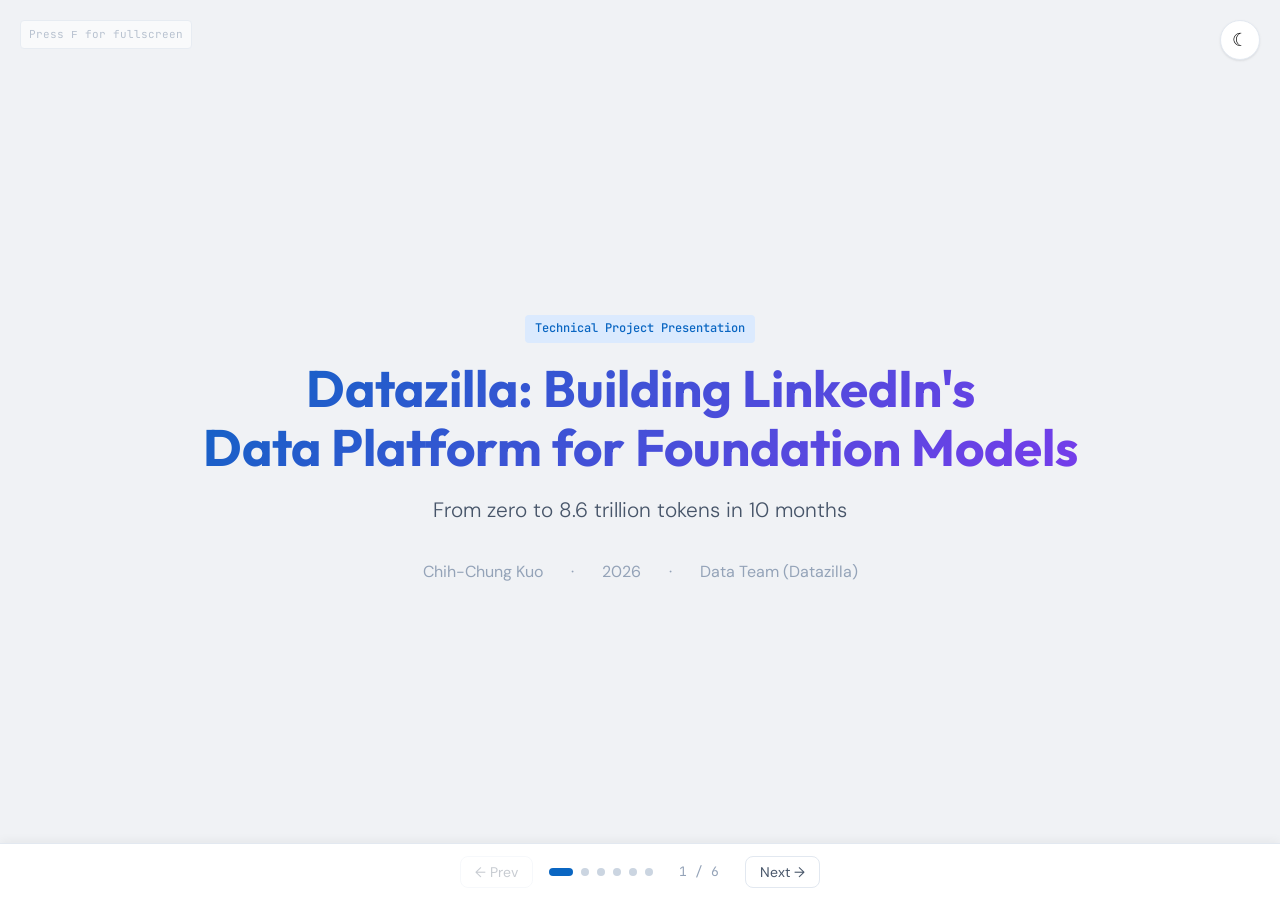
==== pages/datazilla-presents/index.html @ 8decfc51 "feat(datazilla-presents): add slides 5-6 (pipeline scaling, schema evolution) Slide 5: Decision 1 — " ====
<!DOCTYPE html>
<html lang="en" data-theme="light">
<head>
  <meta charset="UTF-8">
  <meta name="viewport" content="width=device-width, initial-scale=1.0">
  <title>Datazilla: Building LinkedIn's Data Platform for Foundation Models</title>
  <link rel="preconnect" href="https://fonts.googleapis.com">
  <link href="https://fonts.googleapis.com/css2?family=Outfit:wght@300..800&family=DM+Sans:opsz,wght@9..40,300..600&family=JetBrains+Mono:wght@400;500&display=swap" rel="stylesheet">
  <style>
    :root {
      --bg: #f0f2f5;
      --surface: #ffffff;
      --surface-hover: #f8fafc;
      --text: #1a1a2e;
      --text-sec: #475569;
      --text-muted: #94a3b8;
      --text-inv: #ffffff;
      --primary: #0a66c2;
      --primary-hover: #004182;
      --primary-light: #dbeafe;
      --primary-glow: rgba(10,102,194,0.08);
      --accent: #057642;
      --accent-light: #dcfce7;
      --warn: #d97706;
      --warn-light: #fef3c7;
      --danger: #dc2626;
      --danger-light: #fee2e2;
      --border: #e2e8f0;
      --border-strong: #cbd5e1;
      --shadow: 0 1px 3px rgba(0,0,0,0.06), 0 1px 2px rgba(0,0,0,0.04);
      --shadow-md: 0 4px 12px rgba(0,0,0,0.07);
      --shadow-lg: 0 12px 40px rgba(0,0,0,0.1);
      --radius: 12px;
      --radius-sm: 8px;
      --font-d: 'Outfit', -apple-system, system-ui, sans-serif;
      --font-b: 'DM Sans', -apple-system, system-ui, sans-serif;
      --font-m: 'JetBrains Mono', 'SF Mono', monospace;
      --purple: #7c3aed;
      --purple-light: #ede9fe;
      --teal: #0891b2;
      --teal-light: #ccfbf1;
      --orange: #ea580c;
      --orange-light: #fff7ed;
    }
    [data-theme="dark"] {
      --bg: #0a101e;
      --surface: #111827;
      --surface-hover: #1e293b;
      --text: #e2e8f0;
      --text-sec: #94a3b8;
      --text-muted: #475569;
      --text-inv: #0a101e;
      --primary: #58a6ff;
      --primary-hover: #79b8ff;
      --primary-light: #172554;
      --primary-glow: rgba(88,166,255,0.1);
      --accent: #4ade80;
      --accent-light: #052e16;
      --warn: #fbbf24;
      --warn-light: #422006;
      --danger: #f87171;
      --danger-light: #450a0a;
      --border: #1e293b;
      --border-strong: #334155;
      --shadow: 0 1px 3px rgba(0,0,0,0.3);
      --shadow-md: 0 4px 12px rgba(0,0,0,0.4);
      --shadow-lg: 0 12px 40px rgba(0,0,0,0.5);
      --purple: #a78bfa;
      --purple-light: #2e1065;
      --teal: #67e8f9;
      --teal-light: #083344;
      --orange: #fb923c;
      --orange-light: #431407;
    }

    *, *::before, *::after { box-sizing: border-box; margin: 0; padding: 0; }
    html, body { height: 100%; overflow: hidden; }
    body {
      font-family: var(--font-b);
      background: var(--bg);
      color: var(--text);
      line-height: 1.65;
      -webkit-font-smoothing: antialiased;
    }

    /* --- Theme Toggle --- */
    .theme-toggle {
      position: fixed;
      top: 20px;
      right: 20px;
      z-index: 100;
      background: var(--surface);
      border: 1px solid var(--border);
      border-radius: 50%;
      width: 40px;
      height: 40px;
      display: flex;
      align-items: center;
      justify-content: center;
      cursor: pointer;
      font-size: 18px;
      box-shadow: var(--shadow);
      transition: all 0.3s;
    }
    .theme-toggle:hover { box-shadow: var(--shadow-md); transform: scale(1.1); }

    /* --- Slide Container --- */
    .slides-wrapper {
      width: 100%;
      height: 100vh;
      position: relative;
    }
    .slide {
      position: absolute;
      inset: 0;
      display: flex;
      align-items: center;
      justify-content: center;
      padding: 60px 80px;
      opacity: 0;
      transform: translateX(40px);
      transition: opacity 0.5s ease, transform 0.5s ease;
      pointer-events: none;
      overflow-y: auto;
    }
    .slide.active {
      opacity: 1;
      transform: translateX(0);
      pointer-events: auto;
    }
    .slide.prev {
      opacity: 0;
      transform: translateX(-40px);
    }
    .slide-content {
      max-width: 1000px;
      width: 100%;
    }

    /* --- Navigation --- */
    .nav-bar {
      position: fixed;
      bottom: 0;
      left: 0;
      right: 0;
      z-index: 90;
      background: var(--surface);
      border-top: 1px solid var(--border);
      padding: 12px 24px;
      display: flex;
      align-items: center;
      justify-content: center;
      gap: 16px;
      box-shadow: 0 -2px 10px rgba(0,0,0,0.05);
    }
    .nav-dots {
      display: flex;
      gap: 8px;
      align-items: center;
    }
    .nav-dot {
      width: 8px;
      height: 8px;
      border-radius: 50%;
      background: var(--border-strong);
      transition: all 0.3s;
      cursor: pointer;
    }
    .nav-dot.active {
      background: var(--primary);
      width: 24px;
      border-radius: 4px;
    }
    .slide-counter {
      font-family: var(--font-m);
      font-size: 13px;
      color: var(--text-muted);
      min-width: 60px;
      text-align: center;
    }
    .nav-btn {
      background: var(--surface);
      border: 1px solid var(--border);
      border-radius: var(--radius-sm);
      padding: 6px 14px;
      cursor: pointer;
      font-family: var(--font-b);
      font-size: 14px;
      color: var(--text-sec);
      transition: all 0.2s;
    }
    .nav-btn:hover { background: var(--surface-hover); color: var(--text); }
    .nav-btn:disabled { opacity: 0.3; cursor: default; }

    /* --- Typography --- */
    h1 { font-family: var(--font-d); font-weight: 700; font-size: 3rem; line-height: 1.15; color: var(--text); }
    h2 { font-family: var(--font-d); font-weight: 600; font-size: 2rem; line-height: 1.25; margin-bottom: 24px; color: var(--text); }
    h3 { font-family: var(--font-d); font-weight: 600; font-size: 1.35rem; margin-bottom: 12px; color: var(--text); }
    p { font-size: 1.1rem; color: var(--text-sec); margin-bottom: 16px; }
    .subtitle { font-size: 1.3rem; color: var(--text-sec); font-weight: 300; margin-top: 16px; }
    .tag {
      display: inline-block;
      font-family: var(--font-m);
      font-size: 12px;
      padding: 4px 10px;
      border-radius: 4px;
      background: var(--primary-light);
      color: var(--primary);
      font-weight: 500;
    }

    /* --- Cards --- */
    .card {
      background: var(--surface);
      border: 1px solid var(--border);
      border-radius: var(--radius);
      padding: 28px;
      box-shadow: var(--shadow);
    }
    .card-accent {
      border-left: 4px solid var(--primary);
    }

    /* --- Title Slide --- */
    .title-slide {
      text-align: center;
      position: relative;
    }
    .title-slide h1 {
      font-size: 3.2rem;
      background: linear-gradient(135deg, var(--primary), var(--purple));
      -webkit-background-clip: text;
      -webkit-text-fill-color: transparent;
      background-clip: text;
    }
    .title-meta {
      margin-top: 32px;
      font-size: 1rem;
      color: var(--text-muted);
    }
    .title-meta span { margin: 0 12px; }

    /* --- Icon Badge --- */
    .icon-badge {
      width: 48px;
      height: 48px;
      border-radius: 12px;
      display: flex;
      align-items: center;
      justify-content: center;
      font-size: 22px;
      margin-bottom: 12px;
      flex-shrink: 0;
    }
    .icon-badge.blue { background: var(--primary-light); }
    .icon-badge.green { background: var(--accent-light); }
    .icon-badge.purple { background: var(--purple-light); }
    .icon-badge.orange { background: var(--orange-light); }
    .icon-badge.danger { background: var(--danger-light); }
    .icon-badge.teal { background: var(--teal-light); }

    /* --- SVG dark mode handling --- */
    .slide svg { max-width: 100%; height: auto; }
    [data-theme="dark"] .slide svg rect[fill="#FAFBFC"] { fill: var(--surface); }
    [data-theme="dark"] .slide svg rect[fill="#FFFFFF"],
    [data-theme="dark"] .slide svg rect[fill="#ffffff"] { fill: var(--surface-hover); }
    [data-theme="dark"] .slide svg rect[fill="#F1F5F9"] { fill: var(--surface); }
    [data-theme="dark"] .slide svg rect[fill="#F8FAFC"] { fill: var(--surface); }
    [data-theme="dark"] .slide svg text[fill="#1a1a2e"],
    [data-theme="dark"] .slide svg text[fill="#475569"],
    [data-theme="dark"] .slide svg text[fill="#64748B"] { fill: var(--text-sec); }
    [data-theme="dark"] .slide svg text[fill="#94A3B8"] { fill: var(--text-muted); }
    [data-theme="dark"] .slide svg line[stroke="#94A3B8"] { stroke: var(--text-muted); }
    [data-theme="dark"] .slide svg line[stroke="#E2E8F0"] { stroke: var(--border); }
    [data-theme="dark"] .slide svg rect[stroke="#CBD5E1"] { stroke: var(--border-strong); }
    /* Dark mode overrides for team-structure SVG */
    [data-theme="dark"] .slide svg rect[fill="#EEF4FB"],
    [data-theme="dark"] .slide svg rect[fill="#E0EDFB"],
    [data-theme="dark"] .slide svg rect[fill="#D8F0EB"],
    [data-theme="dark"] .slide svg rect[fill="#E4E8F0"],
    [data-theme="dark"] .slide svg rect[fill="#EBF0FA"] { fill: var(--surface); }
    [data-theme="dark"] .slide svg rect[fill="#E8F8F5"] { fill: #0a2725; }
    [data-theme="dark"] .slide svg rect[fill="#F0FDFA"] { fill: #0a2725; }
    [data-theme="dark"] .slide svg rect[fill="#FFF9E6"] { fill: #2a2310; }
    [data-theme="dark"] .slide svg text[fill="#1E3A5F"],
    [data-theme="dark"] .slide svg text[fill="#154360"],
    [data-theme="dark"] .slide svg text[fill="#1A5276"],
    [data-theme="dark"] .slide svg text[fill="#1B2631"],
    [data-theme="dark"] .slide svg text[fill="#1B2641"] { fill: var(--text); }
    [data-theme="dark"] .slide svg text[fill="#2C3E80"] { fill: #7c9cff; }
    [data-theme="dark"] .slide svg text[fill="#134E4A"],
    [data-theme="dark"] .slide svg text[fill="#0E6655"] { fill: var(--teal); }
    [data-theme="dark"] .slide svg text[fill="#5F6B7A"],
    [data-theme="dark"] .slide svg text[fill="#4A7BA0"],
    [data-theme="dark"] .slide svg text[fill="#1E8449"] { fill: var(--text-sec); }
    [data-theme="dark"] .slide svg text[fill="#8B6914"],
    [data-theme="dark"] .slide svg text[fill="#A68B3C"] { fill: var(--warn); }
    [data-theme="dark"] .slide svg rect[fill="#1E3A5F"] { fill: #2a4a6f; }
    [data-theme="dark"] .slide svg rect[fill="#1A5276"] { fill: #1a5276; }
    [data-theme="dark"] .slide svg rect[fill="#2471A3"] { fill: #2471a3; }
    [data-theme="dark"] .slide svg rect[fill="#2C3E80"] { fill: #2c3e80; }
    [data-theme="dark"] .slide svg rect[fill="#4A5580"] { fill: #4a5580; }
    [data-theme="dark"] .slide svg rect[fill="#1B2641"] { fill: #1b2641; }
    [data-theme="dark"] .slide svg line[stroke="#CBD5E1"] { stroke: var(--border-strong); }
    [data-theme="dark"] .slide svg rect[stroke="#E2E8F0"] { stroke: var(--border); }
    [data-theme="dark"] .slide svg rect[stroke="#B0D4F1"] { stroke: #1e4a6f; }
    [data-theme="dark"] .slide svg rect[stroke="#8EC4F0"] { stroke: #1e4a6f; }
    [data-theme="dark"] .slide svg rect[stroke="#7DC4B5"] { stroke: #0d6b5e; }
    [data-theme="dark"] .slide svg rect[stroke="#9AACCF"] { stroke: #3a5a7f; }
    [data-theme="dark"] .slide svg rect[fill="#64748B"] { fill: #64748b; }
    [data-theme="dark"] .slide svg line[stroke="#6B7B8D"] { stroke: var(--text-muted); }
    [data-theme="dark"] .slide svg rect[stroke="#F0C75E"] { stroke: #8b6914; }

    /* --- Goal Callout --- */
    .goal-callout {
      background: var(--accent-light);
      border: 1px solid var(--accent);
      border-radius: var(--radius-sm);
      padding: 20px 24px;
      margin-top: 24px;
    }
    .goal-callout p { margin: 0; font-size: 0.95rem; color: var(--text-sec); }
    .goal-callout strong { color: var(--accent); }

    /* --- SVG container --- */
    .svg-container {
      overflow-x: auto;
      margin-top: 24px;
      border: 1px solid var(--border);
      border-radius: var(--radius);
      background: var(--surface);
      padding: 16px;
    }

    /* --- Split Layout --- */
    .split-layout {
      display: grid;
      grid-template-columns: 1fr 1fr;
      gap: 32px;
      align-items: start;
      margin-top: 24px;
    }
    @media (max-width: 900px) {
      .split-layout { grid-template-columns: 1fr; }
    }

    /* --- Card Grid --- */
    .card-grid {
      display: grid;
      grid-template-columns: repeat(3, 1fr);
      gap: 16px;
      margin-top: 20px;
    }
    .card-grid .card { padding: 20px; }
    .card-grid .card h4 {
      font-family: var(--font-d);
      font-size: 1rem;
      font-weight: 600;
      margin-bottom: 6px;
      color: var(--text);
    }
    .card-grid .card p { font-size: 0.9rem; margin: 0; }
    @media (max-width: 768px) {
      .card-grid { grid-template-columns: 1fr; }
    }

    /* --- Card with colored left border --- */
    .card-border-teal { border-left: 4px solid var(--teal); }
    .card-border-blue { border-left: 4px solid var(--primary); }

    /* --- Bullet list inside cards --- */
    .card ul {
      list-style: none;
      padding: 0;
      margin: 8px 0 0 0;
    }
    .card ul li {
      font-size: 0.95rem;
      color: var(--text-sec);
      padding: 3px 0 3px 16px;
      position: relative;
    }
    .card ul li::before {
      content: '';
      position: absolute;
      left: 0;
      top: 50%;
      width: 6px;
      height: 6px;
      border-radius: 50%;
      background: var(--border-strong);
      transform: translateY(-50%);
    }
    .card .card-title {
      font-family: var(--font-d);
      font-weight: 600;
      font-size: 1.05rem;
      margin-bottom: 4px;
      color: var(--text);
    }
    .card .card-subtitle {
      font-size: 0.85rem;
      color: var(--text-muted);
      margin-bottom: 0;
    }
    .stacked-cards { display: flex; flex-direction: column; gap: 16px; }
    .team-note {
      font-size: 0.85rem;
      color: var(--text-muted);
      margin-top: 12px;
      text-align: center;
    }

    /* --- Highlight Box (warn style) --- */
    .highlight-box {
      background: var(--warn-light);
      border: 1px solid var(--warn);
      border-left: 4px solid var(--warn);
      border-radius: var(--radius-sm);
      padding: 20px 24px;
      margin-top: 20px;
    }
    .highlight-box p { margin: 0 0 8px 0; font-size: 0.95rem; color: var(--text-sec); }
    .highlight-box p:last-child { margin-bottom: 0; }
    .highlight-box strong { color: var(--warn); }
    .highlight-box .small-italic { font-size: 0.85rem; font-style: italic; color: var(--text-muted); margin-top: 8px; }

    /* --- Dark mode: pipeline-scaling SVG --- */
    [data-theme="dark"] .slide svg rect[fill="#FFF5F5"] { fill: #2a1515; }
    [data-theme="dark"] .slide svg rect[fill="#FED7D7"] { fill: #3a1c1c; }
    [data-theme="dark"] .slide svg rect[fill="#FEB2B2"] { fill: #4a2020; }
    [data-theme="dark"] .slide svg rect[fill="#F0FFF4"] { fill: #0a2a14; }
    [data-theme="dark"] .slide svg rect[fill="#C6F6D5"] { fill: #0d3a1a; }
    [data-theme="dark"] .slide svg rect[fill="#EDF2F7"] { fill: var(--surface); }
    [data-theme="dark"] .slide svg rect[fill="#2D3748"] { fill: #1a2332; }
    [data-theme="dark"] .slide svg text[fill="#4A5568"] { fill: var(--text-sec); }
    [data-theme="dark"] .slide svg text[fill="#276749"] { fill: #48bb78; }
    [data-theme="dark"] .slide svg text[fill="#22543D"] { fill: #68d391; }
    [data-theme="dark"] .slide svg text[fill="#9B2C2C"] { fill: #fc8181; }
    [data-theme="dark"] .slide svg text[fill="#742A2A"] { fill: #feb2b2; }
    [data-theme="dark"] .slide svg text[fill="#2D3748"] { fill: var(--text); }
    [data-theme="dark"] .slide svg text[fill="#C53030"] { fill: #fc8181; }
    [data-theme="dark"] .slide svg text[fill="#A0AEC0"] { fill: var(--text-muted); }
    [data-theme="dark"] .slide svg text[fill="#718096"] { fill: var(--text-muted); }
    [data-theme="dark"] .slide svg line[stroke="#CBD5E0"] { stroke: var(--border-strong); }
    [data-theme="dark"] .slide svg line[stroke="#4A5568"] { stroke: var(--border-strong); }
    [data-theme="dark"] .slide svg line[stroke="#FEB2B2"] { stroke: #5a2020; }
    /* --- Dark mode: schema-evolution SVG --- */
    [data-theme="dark"] .slide svg rect[fill="#EBF8FF"] { fill: #0a1a2a; }
    [data-theme="dark"] .slide svg rect[fill="#BEE3F8"] { fill: #1a3a5a; }
    [data-theme="dark"] .slide svg text[fill="#2B6CB0"] { fill: #63b3ed; }
    [data-theme="dark"] .slide svg rect[stroke="#63B3ED"] { stroke: #3182ce; }
    [data-theme="dark"] .slide svg rect[stroke="#FEB2B2"] { stroke: #5a2020; }
    [data-theme="dark"] .slide svg rect[stroke="#9AE6B4"] { stroke: #276749; }
    [data-theme="dark"] .slide svg rect[stroke="#48BB78"] { stroke: #276749; }
    [data-theme="dark"] .slide svg rect[stroke="#E53E3E"] { stroke: #c53030; }
    [data-theme="dark"] .slide svg rect[stroke="#38A169"] { stroke: #276749; }
    [data-theme="dark"] .slide svg polygon[fill="#718096"] { fill: var(--text-muted); }

    /* --- Fullscreen hint --- */
    .fullscreen-hint {
      position: fixed;
      top: 20px;
      left: 20px;
      z-index: 100;
      font-family: var(--font-m);
      font-size: 11px;
      color: var(--text-muted);
      background: var(--surface);
      border: 1px solid var(--border);
      border-radius: 4px;
      padding: 4px 8px;
      opacity: 0.6;
      transition: opacity 0.3s;
    }
    .fullscreen-hint:hover { opacity: 1; }

    /* --- Link styling --- */
    a { color: var(--primary); text-decoration: none; }
    a:hover { text-decoration: underline; }

    /* --- Responsive --- */
    @media (max-width: 900px) {
      .slide { padding: 40px 32px 80px; }
      .title-slide h1 { font-size: 2.2rem; }
      h2 { font-size: 1.6rem; }
    }
    @media (max-width: 768px) {
      .slide { padding: 40px 24px; }
      h1 { font-size: 2rem; }
      h2 { font-size: 1.5rem; }
    }
  </style>
</head>
<body>

<div class="fullscreen-hint">Press <kbd>F</kbd> for fullscreen</div>
<button class="theme-toggle" onclick="toggleTheme()" aria-label="Toggle theme">
  <span id="themeIcon">&#9790;</span>
</button>

<div class="slides-wrapper">

  <!-- Slide 1: Title -->
  <div class="slide active" data-slide="0">
    <div class="slide-content title-slide">
      <p class="tag" style="margin-bottom: 16px;">Technical Project Presentation</p>
      <h1>Datazilla: Building LinkedIn's<br>Data Platform for Foundation Models</h1>
      <p class="subtitle">From zero to 8.6 trillion tokens in 10 months</p>
      <div class="title-meta">
        <span>Chih-Chung Kuo</span>
        <span>&middot;</span>
        <span>2026</span>
        <span>&middot;</span>
        <span>Data Team (Datazilla)</span>
      </div>
    </div>
  </div>

  <!-- Slide 2: Context & Problem -->
  <div class="slide" data-slide="1">
    <div class="slide-content">
      <h2>Context &amp; Problem</h2>
      <div class="card card-accent" style="margin-bottom: 24px;">
        <p style="margin: 0; font-size: 1.05rem; font-style: italic; line-height: 1.7;">"In January 2024, my team was told: build a data platform for LinkedIn's new foundation model. We had no spec, no staffing plan, and the model team couldn't tell us what they needed. The only thing clear: we were the blocker."</p>
      </div>
      <div class="svg-container">
        <svg xmlns="http://www.w3.org/2000/svg" viewBox="0 0 1200 420" width="100%" font-family="-apple-system, 'Helvetica Neue', Arial, sans-serif">
          <defs>
            <filter id="glow" x="-20%" y="-20%" width="140%" height="140%">
              <feGaussianBlur stdDeviation="6" result="blur"/>
              <feComposite in="SourceGraphic" in2="blur" operator="over"/>
            </filter>
            <filter id="shadow" x="-5%" y="-5%" width="110%" height="115%">
              <feDropShadow dx="0" dy="2" stdDeviation="3" flood-color="#000" flood-opacity="0.08"/>
            </filter>
            <marker id="arrow" viewBox="0 0 10 7" refX="10" refY="3.5" markerWidth="10" markerHeight="7" orient="auto-start-reverse">
              <path d="M 0 0 L 10 3.5 L 0 7 z" fill="#94A3B8"/>
            </marker>
            <marker id="arrow-accent" viewBox="0 0 10 7" refX="10" refY="3.5" markerWidth="10" markerHeight="7" orient="auto-start-reverse">
              <path d="M 0 0 L 10 3.5 L 0 7 z" fill="#0D9488"/>
            </marker>
            <marker id="arrow-blue" viewBox="0 0 10 7" refX="10" refY="3.5" markerWidth="10" markerHeight="7" orient="auto-start-reverse">
              <path d="M 0 0 L 10 3.5 L 0 7 z" fill="#3B82F6"/>
            </marker>
          </defs>

          <rect width="1200" height="420" fill="#FAFBFC"/>

          <!-- LEFT: Data Sources -->
          <g transform="translate(30, 40)">
            <text x="120" y="0" text-anchor="middle" font-size="11" font-weight="600" fill="#94A3B8" letter-spacing="1.5">DATA SOURCES</text>

            <!-- Member Profile box -->
            <rect x="0" y="18" width="240" height="50" rx="8" fill="#FFFFFF" stroke="#8B5CF6" stroke-width="1.5" filter="url(#shadow)"/>
            <rect x="0" y="18" width="240" height="24" rx="8" fill="#8B5CF6" opacity="0.1"/>
            <text x="120" y="36" text-anchor="middle" font-size="11" font-weight="600" fill="#7C3AED">Member Profile</text>
            <text x="120" y="56" text-anchor="middle" font-size="10" fill="#64748B">Skills, Experience, Education, Connections</text>

            <!-- Member Activities box (contains surfaces) -->
            <rect x="0" y="82" width="240" height="230" rx="8" fill="#FFFFFF" stroke="#3B82F6" stroke-width="1.5" filter="url(#shadow)"/>
            <rect x="0" y="82" width="240" height="28" rx="8" fill="#3B82F6" opacity="0.1"/>
            <text x="120" y="102" text-anchor="middle" font-size="11" font-weight="600" fill="#2563EB">Member Activities (13 Surfaces)</text>

            <!-- Surface boxes inside -->
            <g transform="translate(12, 116)">
              <rect x="0" y="0" width="102" height="34" rx="5" fill="#F1F5F9" stroke="#CBD5E1" stroke-width="1"/>
              <text x="51" y="22" text-anchor="middle" font-size="10.5" font-weight="500" fill="#475569">Feed</text>

              <rect x="114" y="0" width="102" height="34" rx="5" fill="#F1F5F9" stroke="#CBD5E1" stroke-width="1"/>
              <text x="165" y="22" text-anchor="middle" font-size="10.5" font-weight="500" fill="#475569">Job</text>

              <rect x="0" y="42" width="102" height="34" rx="5" fill="#F1F5F9" stroke="#CBD5E1" stroke-width="1"/>
              <text x="51" y="64" text-anchor="middle" font-size="10.5" font-weight="500" fill="#475569">Search</text>

              <rect x="114" y="42" width="102" height="34" rx="5" fill="#F1F5F9" stroke="#CBD5E1" stroke-width="1"/>
              <text x="165" y="64" text-anchor="middle" font-size="10.5" font-weight="500" fill="#475569">Notification</text>

              <rect x="0" y="84" width="102" height="34" rx="5" fill="#F8FAFC" stroke="#CBD5E1" stroke-width="1" stroke-dasharray="4 2"/>
              <text x="51" y="106" text-anchor="middle" font-size="10.5" fill="#94A3B8">Ads, PYMK...</text>

              <rect x="114" y="84" width="102" height="34" rx="5" fill="#F8FAFC" stroke="#CBD5E1" stroke-width="1" stroke-dasharray="4 2"/>
              <text x="165" y="106" text-anchor="middle" font-size="10.5" fill="#94A3B8">+ 7 more</text>
            </g>
          </g>

          <text x="150" y="380" text-anchor="middle" font-size="12" fill="#94A3B8" font-style="italic">Profiles + Activities</text>

          <!-- ARROWS: Left to Center -->
          <line x1="285" y1="160" x2="355" y2="200" stroke="#94A3B8" stroke-width="1.5" marker-end="url(#arrow)" opacity="0.5"/>
          <line x1="285" y1="220" x2="355" y2="215" stroke="#94A3B8" stroke-width="1.5" marker-end="url(#arrow)" opacity="0.7"/>
          <line x1="285" y1="280" x2="355" y2="225" stroke="#94A3B8" stroke-width="1.5" marker-end="url(#arrow)" opacity="0.5"/>

          <!-- CENTER: Datazilla -->
          <g transform="translate(370, 115)">
            <rect x="-8" y="-8" width="216" height="196" rx="20" fill="#0D9488" opacity="0.06"/>
            <rect x="0" y="0" width="200" height="180" rx="14" fill="#FFFFFF" stroke="#0D9488" stroke-width="2.5" filter="url(#glow)"/>
            <rect x="0" y="0" width="200" height="44" rx="14" fill="#0D9488"/>
            <rect x="0" y="30" width="200" height="14" fill="#0D9488"/>

            <g transform="translate(24, 12)" fill="#FFFFFF" opacity="0.9">
              <circle cx="0" cy="0" r="3"/>
              <circle cx="8" cy="-2" r="2.5"/>
              <circle cx="14" cy="2" r="2.5"/>
              <ellipse cx="5" cy="8" rx="8" ry="6"/>
            </g>

            <text x="100" y="30" text-anchor="middle" font-size="20" font-weight="700" fill="#FFFFFF" letter-spacing="0.5">Datazilla</text>
            <text x="100" y="70" text-anchor="middle" font-size="12" font-weight="600" fill="#0D9488">Unified Data Platform</text>
            <text x="100" y="86" text-anchor="middle" font-size="12" font-weight="600" fill="#0D9488">for LLM Training</text>

            <line x1="30" y1="100" x2="170" y2="100" stroke="#E2E8F0" stroke-width="1"/>
            <text x="100" y="120" text-anchor="middle" font-size="10.5" fill="#64748B">Collect + Enrich + Serve</text>
            <text x="100" y="138" text-anchor="middle" font-size="10.5" fill="#64748B">13 surfaces, daily pipeline</text>
            <text x="100" y="156" text-anchor="middle" font-size="10.5" fill="#64748B">8.6T tokens at peak</text>
          </g>

          <text x="470" y="350" text-anchor="middle" font-size="12" fill="#0D9488" font-weight="600" font-style="italic">The piece we built</text>

          <!-- ARROWS: Center to Model Customers -->
          <line x1="590" y1="205" x2="650" y2="205" stroke="#0D9488" stroke-width="2" marker-end="url(#arrow-accent)"/>

          <!-- RIGHT: Model Customers + End User -->
          <g transform="translate(665, 40)">
            <!-- Large dashed container: Model Customers -->
            <rect x="0" y="0" width="280" height="340" rx="14" fill="#FFFFFF" stroke="#3B82F6" stroke-width="2" stroke-dasharray="8 4" filter="url(#shadow)"/>
            <text x="140" y="28" text-anchor="middle" font-size="13" font-weight="600" fill="#3B82F6">Model Customers</text>
            <line x1="20" y1="38" x2="260" y2="38" stroke="#E2E8F0" stroke-width="1"/>

            <!-- 360Brew: primary (solid border) -->
            <rect x="16" y="52" width="248" height="70" rx="10" fill="#FFFFFF" stroke="#3B82F6" stroke-width="2" filter="url(#shadow)"/>
            <rect x="16" y="52" width="248" height="28" rx="10" fill="#3B82F6"/>
            <rect x="16" y="70" width="248" height="10" fill="#3B82F6"/>
            <text x="140" y="72" text-anchor="middle" font-size="13" font-weight="700" fill="#FFFFFF">360Brew</text>
            <text x="140" y="100" text-anchor="middle" font-size="11" fill="#64748B">Foundation Recommendation Model</text>

            <!-- inGen: solid border (another foundation model) -->
            <rect x="16" y="138" width="248" height="60" rx="10" fill="#FFFFFF" stroke="#3B82F6" stroke-width="1.5" filter="url(#shadow)"/>
            <text x="140" y="164" text-anchor="middle" font-size="12" font-weight="600" fill="#2563EB">inGen</text>
            <text x="140" y="184" text-anchor="middle" font-size="10" fill="#94A3B8">Another foundation model</text>

            <!-- LMS AI + Retention AI side by side (dashed) -->
            <rect x="16" y="214" width="118" height="56" rx="8" fill="#FFFFFF" stroke="#94A3B8" stroke-width="1.5" stroke-dasharray="5 3"/>
            <text x="75" y="238" text-anchor="middle" font-size="11" font-weight="500" fill="#64748B">LMS AI</text>
            <text x="75" y="256" text-anchor="middle" font-size="9.5" fill="#94A3B8">Learning</text>

            <rect x="146" y="214" width="118" height="56" rx="8" fill="#FFFFFF" stroke="#94A3B8" stroke-width="1.5" stroke-dasharray="5 3"/>
            <text x="205" y="238" text-anchor="middle" font-size="11" font-weight="500" fill="#64748B">Retention AI</text>
            <text x="205" y="256" text-anchor="middle" font-size="9.5" fill="#94A3B8">Engagement</text>

            <!-- More customers hint -->
            <text x="140" y="300" text-anchor="middle" font-size="10" fill="#94A3B8" font-style="italic">+ more potential customers via CFW</text>
          </g>

          <!-- ARROWS: Model Customers to End User -->
          <line x1="945" y1="127" x2="1000" y2="127" stroke="#3B82F6" stroke-width="1.5" marker-end="url(#arrow-blue)"/>

          <!-- FAR RIGHT: End User (surface) -->
          <g transform="translate(1010, 40)">
            <text x="85" y="16" text-anchor="middle" font-size="11" font-weight="600" fill="#94A3B8" letter-spacing="1.5">END USER</text>

            <!-- Feed surface (primary) -->
            <rect x="0" y="52" width="170" height="70" rx="10" fill="#FFFFFF" stroke="#10B981" stroke-width="2" filter="url(#shadow)"/>
            <rect x="0" y="52" width="170" height="28" rx="10" fill="#10B981"/>
            <rect x="0" y="70" width="170" height="10" fill="#10B981"/>
            <text x="85" y="72" text-anchor="middle" font-size="13" font-weight="700" fill="#FFFFFF">Feed</text>
            <text x="85" y="102" text-anchor="middle" font-size="10" fill="#64748B">Primary deployment surface</text>
          </g>

          <!-- Bottom labels -->
          <text x="805" y="410" text-anchor="middle" font-size="12" fill="#3B82F6" font-weight="500" font-style="italic">One platform, multiple model teams</text>

        </svg>
      </div>
      <div class="goal-callout">
        <p><strong>Goal (Q1+Q2):</strong> From zero &rarr; 1T raw tokens &middot; 3 months of activity data &middot; 100M members &middot; Major surfaces (Feed, Job, Notification, Network, Search)</p>
      </div>
    </div>
  </div>

  <!-- Slide 3: Team & My Role -->
  <div class="slide" data-slide="2">
    <div class="slide-content">
      <h2>Team &amp; My Role</h2>
      <div class="split-layout">
        <div class="svg-container" style="padding: 12px;">
          <svg xmlns="http://www.w3.org/2000/svg" viewBox="0 0 960 500" width="100%" font-family="-apple-system, 'Helvetica Neue', Arial, sans-serif">
            <defs>
              <filter id="ts-shadow" x="-4%" y="-4%" width="108%" height="112%">
                <feDropShadow dx="0" dy="2" stdDeviation="3" flood-color="#000" flood-opacity="0.08"/>
              </filter>
              <filter id="ts-ck-glow" x="-6%" y="-6%" width="112%" height="116%">
                <feDropShadow dx="0" dy="2" stdDeviation="5" flood-color="#0D9488" flood-opacity="0.25"/>
              </filter>
              <marker id="ts-arrow" viewBox="0 0 10 7" refX="10" refY="3.5" markerWidth="8" markerHeight="6" orient="auto-start-reverse">
                <path d="M 0 0 L 10 3.5 L 0 7 z" fill="#94A3B8"/>
              </marker>
            </defs>
            <rect width="960" height="500" fill="#FAFBFC" rx="0"/>
            <rect x="330" y="24" width="300" height="44" rx="22" fill="#1E3A5F" filter="url(#ts-shadow)"/>
            <text x="480" y="52" text-anchor="middle" fill="#FFFFFF" font-size="16" font-weight="600">360Brew Initiative</text>
            <line x1="480" y1="68" x2="480" y2="100" stroke="#CBD5E1" stroke-width="1.5"/>
            <line x1="160" y1="100" x2="800" y2="100" stroke="#CBD5E1" stroke-width="1.5"/>
            <line x1="160" y1="100" x2="160" y2="118" stroke="#CBD5E1" stroke-width="1.5"/>
            <line x1="480" y1="100" x2="480" y2="118" stroke="#CBD5E1" stroke-width="1.5"/>
            <line x1="800" y1="100" x2="800" y2="118" stroke="#CBD5E1" stroke-width="1.5"/>
            <g>
              <rect x="30" y="118" width="260" height="248" rx="12" fill="#FFFFFF" stroke="#0D9488" stroke-width="2" filter="url(#ts-shadow)"/>
              <rect x="30" y="118" width="260" height="42" rx="12" fill="#0D9488"/>
              <rect x="30" y="148" width="260" height="12" fill="#0D9488"/>
              <text x="160" y="145" text-anchor="middle" fill="#FFFFFF" font-size="14" font-weight="600">Data Team (Datazilla)</text>
              <rect x="50" y="170" width="220" height="40" rx="8" fill="#F8FAFC" stroke="#E2E8F0" stroke-width="1"/>
              <text x="66" y="185" fill="#1E3A5F" font-size="11.5" font-weight="600">Albert</text>
              <text x="66" y="200" fill="#5F6B7A" font-size="10">Overall Tech Lead (ML/Quality)</text>
              <rect x="50" y="220" width="220" height="40" rx="8" fill="#F0FDFA" stroke="#0D9488" stroke-width="1.5" filter="url(#ts-ck-glow)"/>
              <circle cx="70" cy="240" r="10" fill="#0D9488"/>
              <text x="70" y="244" text-anchor="middle" fill="#FFFFFF" font-size="10" font-weight="700">CK</text>
              <text x="86" y="235" fill="#134E4A" font-size="11.5" font-weight="600">CK</text>
              <text x="86" y="250" fill="#5F6B7A" font-size="10">System Architect + PM</text>
              <rect x="50" y="300" width="220" height="36" rx="8" fill="#F8FAFC" stroke="#E2E8F0" stroke-width="1" stroke-dasharray="4 2"/>
              <text x="160" y="323" text-anchor="middle" fill="#64748B" font-size="11">+ 6 Engineers</text>
            </g>
            <g>
              <rect x="350" y="118" width="260" height="180" rx="12" fill="#FFFFFF" stroke="#E2E8F0" stroke-width="1.5" filter="url(#ts-shadow)"/>
              <rect x="350" y="118" width="260" height="42" rx="12" fill="#1E3A5F"/>
              <rect x="350" y="148" width="260" height="12" fill="#1E3A5F"/>
              <text x="480" y="145" text-anchor="middle" fill="#FFFFFF" font-size="14" font-weight="600">Model Team</text>
              <text x="480" y="195" text-anchor="middle" fill="#475569" font-size="13">360Brew Model Training</text>
              <text x="480" y="218" text-anchor="middle" fill="#94A3B8" font-size="11">Fine-tuning + inference pipeline</text>
              <rect x="455" y="238" width="50" height="36" rx="6" fill="#F1F5F9" stroke="#E2E8F0" stroke-width="1"/>
              <text x="480" y="261" text-anchor="middle" fill="#94A3B8" font-size="18">&#9881;</text>
            </g>
            <g>
              <rect x="670" y="118" width="260" height="180" rx="12" fill="#FFFFFF" stroke="#E2E8F0" stroke-width="1.5" filter="url(#ts-shadow)"/>
              <rect x="670" y="118" width="260" height="42" rx="12" fill="#1E3A5F"/>
              <rect x="670" y="148" width="260" height="12" fill="#1E3A5F"/>
              <text x="800" y="145" text-anchor="middle" fill="#FFFFFF" font-size="14" font-weight="600">Benchmark Team</text>
              <text x="800" y="195" text-anchor="middle" fill="#475569" font-size="13">Evaluation</text>
              <text x="800" y="218" text-anchor="middle" fill="#94A3B8" font-size="11">Quality metrics + benchmarks</text>
              <rect x="775" y="238" width="50" height="36" rx="6" fill="#F1F5F9" stroke="#E2E8F0" stroke-width="1"/>
              <text x="800" y="261" text-anchor="middle" fill="#94A3B8" font-size="18">&#9733;</text>
            </g>
            <path d="M 290 230 C 320 230, 320 220, 350 220" fill="none" stroke="#94A3B8" stroke-width="1.5" marker-end="url(#ts-arrow)" marker-start="url(#ts-arrow)"/>
            <rect x="296" y="210" width="78" height="18" rx="9" fill="#F1F5F9" stroke="#E2E8F0" stroke-width="1"/>
            <text x="335" y="223" text-anchor="middle" fill="#64748B" font-size="9" font-weight="500">collaborate</text>
            <path d="M 290 280 Q 480 340 670 240" fill="none" stroke="#94A3B8" stroke-width="1.5" stroke-dasharray="6 3" marker-end="url(#ts-arrow)" marker-start="url(#ts-arrow)"/>
            <rect x="440" y="296" width="78" height="18" rx="9" fill="#F1F5F9" stroke="#E2E8F0" stroke-width="1"/>
            <text x="479" y="309" text-anchor="middle" fill="#64748B" font-size="9" font-weight="500">collaborate</text>
            <rect x="310" y="410" width="340" height="60" rx="12" fill="#FFFFFF" stroke="#CBD5E1" stroke-width="1.5" stroke-dasharray="6 3" filter="url(#ts-shadow)"/>
            <text x="480" y="436" text-anchor="middle" fill="#475569" font-size="13" font-weight="600">Partner Teams</text>
            <text x="480" y="456" text-anchor="middle" fill="#94A3B8" font-size="11.5">Feed Team, Trust Team, etc.</text>
            <line x1="480" y1="298" x2="480" y2="410" stroke="#CBD5E1" stroke-width="1.5" stroke-dasharray="6 3"/>
            <text x="492" y="358" fill="#94A3B8" font-size="10" font-style="italic">cross-team</text>
          </svg>
        </div>
        <div class="stacked-cards">
          <div class="card card-border-teal">
            <div class="card-title">CK &mdash; System Architect + Project Manager</div>
            <ul>
              <li>Platform design &amp; pipeline architecture</li>
              <li>Schema design &amp; data serving</li>
              <li>Task delegation &amp; milestone tracking</li>
            </ul>
          </div>
          <div class="card card-border-blue">
            <div class="card-title">Albert &mdash; Overall Tech Lead</div>
            <ul>
              <li>ML decisions &amp; data quality</li>
              <li>Summarization pipeline</li>
              <li>Model team alignment</li>
            </ul>
          </div>
          <p class="team-note">Data Team: 2 leads + 6 engineers</p>
        </div>
      </div>
    </div>
  </div>

  <!-- Slide 4: Technical Architecture -->
  <div class="slide" data-slide="3">
    <div class="slide-content">
      <h2>Technical Architecture</h2>
      <p class="tag" style="margin-bottom: 16px;">The Full Pipeline</p>
      <div class="svg-container" style="padding: 12px;">
        <svg xmlns="http://www.w3.org/2000/svg" viewBox="0 0 1200 520" width="100%" font-family="-apple-system, 'Helvetica Neue', Arial, sans-serif">
          <defs>
            <filter id="arch-shadow" x="-3%" y="-3%" width="106%" height="110%">
              <feDropShadow dx="0" dy="2" stdDeviation="3" flood-color="#000" flood-opacity="0.08"/>
            </filter>
            <marker id="arch-arrow" viewBox="0 0 10 7" refX="10" refY="3.5" markerWidth="10" markerHeight="7" orient="auto">
              <path d="M 0 0 L 10 3.5 L 0 7 z" fill="#6B7B8D"/>
            </marker>
            <marker id="arch-arrowTeal" viewBox="0 0 10 7" refX="10" refY="3.5" markerWidth="10" markerHeight="7" orient="auto">
              <path d="M 0 0 L 10 3.5 L 0 7 z" fill="#0D9488"/>
            </marker>
          </defs>
          <rect width="1200" height="520" fill="#FAFBFC"/>
          <rect x="20" y="30" width="200" height="460" rx="14" fill="#EEF4FB" stroke="#B0D4F1" stroke-width="1" filter="url(#arch-shadow)"/>
          <text x="120" y="60" text-anchor="middle" font-size="15" font-weight="700" fill="#1A5276">DATA SOURCES</text>
          <rect x="36" y="80" width="168" height="200" rx="10" fill="#FFFFFF" stroke="#3B82F6" stroke-width="1.5" filter="url(#arch-shadow)"/>
          <rect x="36" y="80" width="168" height="32" rx="10" fill="#3B82F6"/>
          <rect x="36" y="100" width="168" height="12" fill="#3B82F6"/>
          <text x="120" y="102" text-anchor="middle" font-size="13" font-weight="600" fill="#FFFFFF">Member Activities</text>
          <rect x="52" y="122" width="136" height="34" rx="6" fill="#F1F5F9" stroke="#CBD5E1" stroke-width="1"/>
          <text x="120" y="144" text-anchor="middle" font-size="12" font-weight="500" fill="#475569">Feed</text>
          <rect x="52" y="164" width="136" height="34" rx="6" fill="#F1F5F9" stroke="#CBD5E1" stroke-width="1"/>
          <text x="120" y="186" text-anchor="middle" font-size="12" font-weight="500" fill="#475569">Job</text>
          <rect x="52" y="206" width="136" height="34" rx="6" fill="#F8FAFC" stroke="#CBD5E1" stroke-width="1" stroke-dasharray="5 3"/>
          <text x="120" y="228" text-anchor="middle" font-size="12" fill="#94A3B8">... 11 more surfaces</text>
          <rect x="130" y="248" width="60" height="24" rx="12" fill="#3B82F6"/>
          <text x="160" y="265" text-anchor="middle" font-size="11" font-weight="700" fill="#FFFFFF">13 total</text>
          <rect x="36" y="300" width="168" height="70" rx="10" fill="#FFFFFF" stroke="#8B5CF6" stroke-width="1.5" filter="url(#arch-shadow)"/>
          <rect x="36" y="300" width="168" height="32" rx="10" fill="#8B5CF6"/>
          <rect x="36" y="320" width="168" height="12" fill="#8B5CF6"/>
          <text x="120" y="322" text-anchor="middle" font-size="13" font-weight="600" fill="#FFFFFF">Member Profile</text>
          <text x="120" y="352" text-anchor="middle" font-size="11" fill="#64748B">Skills, Experience, etc.</text>
          <rect x="36" y="388" width="168" height="86" rx="10" fill="#FFFFFF" stroke="#94A3B8" stroke-width="1" filter="url(#arch-shadow)"/>
          <rect x="36" y="388" width="168" height="32" rx="10" fill="#64748B"/>
          <rect x="36" y="408" width="168" height="12" fill="#64748B"/>
          <text x="120" y="410" text-anchor="middle" font-size="13" font-weight="600" fill="#FFFFFF">Entity Metadata</text>
          <text x="120" y="440" text-anchor="middle" font-size="11" fill="#64748B">Org, Course, Product</text>
          <text x="120" y="458" text-anchor="middle" font-size="11" fill="#64748B">Job Posting, Feed Info</text>
          <line x1="220" y1="260" x2="270" y2="260" stroke="#6B7B8D" stroke-width="2" marker-end="url(#arch-arrow)"/>
          <rect x="280" y="30" width="200" height="460" rx="14" fill="#E0EDFB" stroke="#8EC4F0" stroke-width="1" filter="url(#arch-shadow)"/>
          <text x="380" y="60" text-anchor="middle" font-size="15" font-weight="700" fill="#154360">DAILY COLLECTION</text>
          <text x="380" y="80" text-anchor="middle" font-size="11" fill="#4A7BA0">Automated daily pipeline</text>
          <rect x="296" y="100" width="168" height="140" rx="10" fill="#FFFFFF" stroke="#2471A3" stroke-width="1.5" filter="url(#arch-shadow)"/>
          <rect x="296" y="100" width="168" height="32" rx="10" fill="#2471A3"/>
          <rect x="296" y="120" width="168" height="12" fill="#2471A3"/>
          <text x="380" y="122" text-anchor="middle" font-size="12" font-weight="600" fill="#FFFFFF">Raw Activity Collection</text>
          <text x="380" y="158" text-anchor="middle" font-size="12" fill="#475569">13 surface-specific</text>
          <text x="380" y="176" text-anchor="middle" font-size="12" fill="#475569">Spark jobs</text>
          <text x="380" y="200" text-anchor="middle" font-size="11" fill="#94A3B8">(one per surface, daily)</text>
          <rect x="296" y="260" width="168" height="120" rx="10" fill="#FFFFFF" stroke="#1A5276" stroke-width="1.5" filter="url(#arch-shadow)"/>
          <rect x="296" y="260" width="168" height="32" rx="10" fill="#1A5276"/>
          <rect x="296" y="280" width="168" height="12" fill="#1A5276"/>
          <text x="380" y="282" text-anchor="middle" font-size="12" font-weight="600" fill="#FFFFFF">Entity Collection</text>
          <text x="380" y="318" text-anchor="middle" font-size="12" fill="#475569">Profile, Org, Job</text>
          <text x="380" y="338" text-anchor="middle" font-size="12" fill="#475569">Feed Info, Search Info</text>
          <rect x="310" y="405" width="140" height="50" rx="10" fill="#FFF9E6" stroke="#F0C75E" stroke-width="1.5" filter="url(#arch-shadow)"/>
          <text x="380" y="428" text-anchor="middle" font-size="12" font-weight="600" fill="#8B6914">OpenHouse Tables</text>
          <text x="380" y="446" text-anchor="middle" font-size="10" fill="#A68B3C">intermediate storage</text>
          <line x1="480" y1="260" x2="530" y2="260" stroke="#6B7B8D" stroke-width="2" marker-end="url(#arch-arrow)"/>
          <rect x="540" y="30" width="380" height="460" rx="14" fill="#D8F0EB" stroke="#7DC4B5" stroke-width="1" filter="url(#arch-shadow)"/>
          <text x="730" y="60" text-anchor="middle" font-size="15" font-weight="700" fill="#0E6655">AGGREGATION</text>
          <text x="730" y="80" text-anchor="middle" font-size="11" fill="#1E8449">Configurable Workflow</text>
          <rect x="560" y="96" width="340" height="44" rx="8" fill="#FFFFFF" stroke="#7DC4B5" stroke-width="1" filter="url(#arch-shadow)"/>
          <text x="730" y="124" text-anchor="middle" font-size="13" font-weight="600" fill="#0E6655">Activity Extraction + Search Pre-processing</text>
          <line x1="730" y1="140" x2="730" y2="165" stroke="#0D9488" stroke-width="2" marker-end="url(#arch-arrowTeal)"/>
          <rect x="560" y="170" width="340" height="240" rx="10" fill="#FFFFFF" stroke="#0D9488" stroke-width="2.5" filter="url(#arch-shadow)"/>
          <rect x="560" y="170" width="340" height="36" rx="10" fill="#0D9488"/>
          <rect x="560" y="194" width="340" height="12" fill="#0D9488"/>
          <text x="730" y="195" text-anchor="middle" font-size="14" font-weight="700" fill="#FFFFFF">9 Parallel Feature Join Jobs</text>
          <g transform="translate(576, 218)">
            <rect x="0" y="0" width="96" height="40" rx="6" fill="#E8F8F5" stroke="#0D9488" stroke-width="1"/>
            <text x="48" y="26" text-anchor="middle" font-size="12" font-weight="600" fill="#0E6655">Job</text>
            <rect x="110" y="0" width="96" height="40" rx="6" fill="#E8F8F5" stroke="#0D9488" stroke-width="1"/>
            <text x="158" y="26" text-anchor="middle" font-size="12" font-weight="600" fill="#0E6655">Feed</text>
            <rect x="220" y="0" width="96" height="40" rx="6" fill="#E8F8F5" stroke="#0D9488" stroke-width="1"/>
            <text x="268" y="26" text-anchor="middle" font-size="12" font-weight="600" fill="#0E6655">Notification</text>
            <rect x="0" y="50" width="96" height="40" rx="6" fill="#E8F8F5" stroke="#0D9488" stroke-width="1"/>
            <text x="48" y="76" text-anchor="middle" font-size="12" font-weight="600" fill="#0E6655">Search</text>
            <rect x="110" y="50" width="96" height="40" rx="6" fill="#E8F8F5" stroke="#0D9488" stroke-width="1"/>
            <text x="158" y="76" text-anchor="middle" font-size="12" font-weight="600" fill="#0E6655">PYMK</text>
            <rect x="220" y="50" width="96" height="40" rx="6" fill="#E8F8F5" stroke="#0D9488" stroke-width="1"/>
            <text x="268" y="76" text-anchor="middle" font-size="12" font-weight="600" fill="#0E6655">Follow</text>
            <rect x="0" y="100" width="96" height="40" rx="6" fill="#E8F8F5" stroke="#0D9488" stroke-width="1"/>
            <text x="48" y="126" text-anchor="middle" font-size="12" font-weight="600" fill="#0E6655">Ads</text>
            <rect x="110" y="100" width="96" height="40" rx="6" fill="#E8F8F5" stroke="#0D9488" stroke-width="1"/>
            <text x="158" y="126" text-anchor="middle" font-size="12" font-weight="600" fill="#0E6655">Organization</text>
            <rect x="220" y="100" width="96" height="40" rx="6" fill="#E8F8F5" stroke="#0D9488" stroke-width="1"/>
            <text x="268" y="126" text-anchor="middle" font-size="12" font-weight="600" fill="#0E6655">Course</text>
          </g>
          <rect x="620" y="380" width="220" height="24" rx="12" fill="#E8F8F5" stroke="#0D9488" stroke-width="1"/>
          <text x="730" y="397" text-anchor="middle" font-size="11" font-weight="600" fill="#0E6655">400 executors x 128 GB</text>
          <line x1="730" y1="410" x2="730" y2="430" stroke="#0D9488" stroke-width="2" marker-end="url(#arch-arrowTeal)"/>
          <rect x="560" y="434" width="340" height="40" rx="8" fill="#0D9488" filter="url(#arch-shadow)"/>
          <text x="730" y="460" text-anchor="middle" font-size="13" font-weight="700" fill="#FFFFFF">Publish &amp; Aggregate</text>
          <line x1="920" y1="260" x2="970" y2="260" stroke="#6B7B8D" stroke-width="2" marker-end="url(#arch-arrow)"/>
          <rect x="980" y="30" width="200" height="460" rx="14" fill="#E4E8F0" stroke="#9AACCF" stroke-width="1" filter="url(#arch-shadow)"/>
          <text x="1080" y="60" text-anchor="middle" font-size="15" font-weight="700" fill="#1B2631">OUTPUT</text>
          <rect x="996" y="90" width="168" height="90" rx="10" fill="#FFFFFF" stroke="#2C3E80" stroke-width="1.5" filter="url(#arch-shadow)"/>
          <rect x="996" y="90" width="168" height="32" rx="10" fill="#2C3E80"/>
          <rect x="996" y="110" width="168" height="12" fill="#2C3E80"/>
          <text x="1080" y="112" text-anchor="middle" font-size="12" font-weight="600" fill="#FFFFFF">Pre-training Data</text>
          <text x="1080" y="148" text-anchor="middle" font-size="11" fill="#475569">&rarr; 360Brew Model Team</text>
          <text x="1080" y="168" text-anchor="middle" font-size="11" font-weight="600" fill="#2C3E80">8.6T tokens</text>
          <rect x="996" y="200" width="168" height="80" rx="10" fill="#FFFFFF" stroke="#4A5580" stroke-width="1.5" filter="url(#arch-shadow)"/>
          <rect x="996" y="200" width="168" height="32" rx="10" fill="#4A5580"/>
          <rect x="996" y="220" width="168" height="12" fill="#4A5580"/>
          <text x="1080" y="222" text-anchor="middle" font-size="12" font-weight="600" fill="#FFFFFF">Benchmark Data</text>
          <text x="1080" y="258" text-anchor="middle" font-size="11" fill="#475569">&rarr; Benchmark Team</text>
          <rect x="996" y="300" width="168" height="160" rx="10" fill="#FFFFFF" stroke="#1B2641" stroke-width="1.5" filter="url(#arch-shadow)"/>
          <rect x="996" y="300" width="168" height="32" rx="10" fill="#1B2641"/>
          <rect x="996" y="320" width="168" height="12" fill="#1B2641"/>
          <text x="1080" y="322" text-anchor="middle" font-size="12" font-weight="600" fill="#FFFFFF">Daily Serving</text>
          <rect x="1012" y="348" width="136" height="28" rx="6" fill="#EBF0FA" stroke="#CBD5E1" stroke-width="1"/>
          <text x="1080" y="368" text-anchor="middle" font-size="11" font-weight="500" fill="#1B2641">LMS AI</text>
          <rect x="1012" y="384" width="136" height="28" rx="6" fill="#EBF0FA" stroke="#CBD5E1" stroke-width="1"/>
          <text x="1080" y="404" text-anchor="middle" font-size="11" font-weight="500" fill="#1B2641">Retention AI</text>
          <rect x="1012" y="420" width="136" height="28" rx="6" fill="#EBF0FA" stroke="#CBD5E1" stroke-width="1"/>
          <text x="1080" y="440" text-anchor="middle" font-size="11" font-weight="500" fill="#1B2641">inGen</text>
          <text x="600" y="510" text-anchor="middle" font-size="10" fill="#94A3B8" font-weight="500" letter-spacing="2">SOURCES  ──►  COLLECTION  ──►  AGGREGATION  ──►  OUTPUT</text>
        </svg>
      </div>
      <h3 style="margin-top: 28px; margin-bottom: 4px;">3 Dimensions of Scaling</h3>
      <div class="card-grid">
        <div class="card" style="text-align: center;">
          <div class="icon-badge blue" style="margin: 0 auto 12px;">&#9881;</div>
          <h4>D1: Data Volume</h4>
          <p>Daily collection + parallel joins</p>
        </div>
        <div class="card" style="text-align: center;">
          <div class="icon-badge purple" style="margin: 0 auto 12px;">&#9878;</div>
          <h4>D2: Data Size</h4>
          <p>Schema partitioning + downsampling</p>
        </div>
        <div class="card" style="text-align: center;">
          <div class="icon-badge teal" style="margin: 0 auto 12px;">&#9872;</div>
          <h4>D3: Customers</h4>
          <p>JSON-driven configurable workflow</p>
        </div>
      </div>
    </div>
  </div>

  <!-- Slide 5: Decision 1 — Pipeline Architecture -->
  <div class="slide" data-slide="4">
    <div class="slide-content">
      <p class="tag" style="margin-bottom: 16px;">Scaling Data Volume</p>
      <h2>Decision 1: Daily Collection + Decoupled Joins</h2>
      <div class="svg-container">
        <svg xmlns="http://www.w3.org/2000/svg" viewBox="0 0 960 600" width="100%" font-family="'Inter', 'Helvetica Neue', Arial, sans-serif">
          <defs>
            <linearGradient id="ps-beforeBg" x1="0" y1="0" x2="0" y2="1">
              <stop offset="0%" stop-color="#FFF5F5"/>
              <stop offset="100%" stop-color="#FED7D7"/>
            </linearGradient>
            <linearGradient id="ps-afterBg" x1="0" y1="0" x2="0" y2="1">
              <stop offset="0%" stop-color="#F0FFF4"/>
              <stop offset="100%" stop-color="#C6F6D5"/>
            </linearGradient>
            <linearGradient id="ps-redArrow" x1="0" y1="0" x2="1" y2="0">
              <stop offset="0%" stop-color="#E53E3E"/>
              <stop offset="100%" stop-color="#C53030"/>
            </linearGradient>
            <linearGradient id="ps-greenFlow" x1="0" y1="0" x2="1" y2="0">
              <stop offset="0%" stop-color="#38A169"/>
              <stop offset="100%" stop-color="#2F855A"/>
            </linearGradient>
            <filter id="ps-shadow" x="-4%" y="-4%" width="108%" height="116%">
              <feDropShadow dx="0" dy="2" stdDeviation="3" flood-color="#00000018"/>
            </filter>
            <filter id="ps-shadowHeavy" x="-4%" y="-4%" width="108%" height="116%">
              <feDropShadow dx="0" dy="3" stdDeviation="5" flood-color="#00000025"/>
            </filter>
            <marker id="ps-arrowRed" markerWidth="10" markerHeight="7" refX="10" refY="3.5" orient="auto">
              <polygon points="0 0, 10 3.5, 0 7" fill="#C53030"/>
            </marker>
            <marker id="ps-arrowGreen" markerWidth="10" markerHeight="7" refX="10" refY="3.5" orient="auto">
              <polygon points="0 0, 10 3.5, 0 7" fill="#2F855A"/>
            </marker>
            <marker id="ps-arrowGray" markerWidth="8" markerHeight="6" refX="8" refY="3" orient="auto">
              <polygon points="0 0, 8 3, 0 6" fill="#718096"/>
            </marker>
          </defs>

          <rect width="960" height="600" fill="#FAFBFC" rx="0"/>

          <!-- BEFORE SECTION (top half) -->
          <rect x="24" y="16" width="912" height="252" rx="12" fill="url(#ps-beforeBg)" stroke="#FEB2B2" stroke-width="1" filter="url(#ps-shadow)"/>
          <text x="52" y="48" font-size="13" font-weight="700" fill="#9B2C2C" letter-spacing="1.5">BEFORE</text>
          <text x="112" y="48" font-size="13" font-weight="500" fill="#C53030" letter-spacing="0.5">Batch Processing</text>

          <!-- Source block -->
          <rect x="60" y="90" width="160" height="72" rx="8" fill="#FFFFFF" stroke="#E53E3E" stroke-width="2" filter="url(#ps-shadow)"/>
          <text x="140" y="120" text-anchor="middle" font-size="13" font-weight="600" fill="#C53030">3 Months</text>
          <text x="140" y="138" text-anchor="middle" font-size="13" font-weight="600" fill="#C53030">of Data</text>

          <line x1="220" y1="126" x2="330" y2="126" stroke="#C53030" stroke-width="3" marker-end="url(#ps-arrowRed)"/>

          <!-- Single batch job -->
          <rect x="340" y="74" width="220" height="104" rx="10" fill="#E53E3E" filter="url(#ps-shadowHeavy)"/>
          <rect x="340" y="74" width="220" height="104" rx="10" fill="#FFFFFF" fill-opacity="0.12"/>
          <line x1="356" y1="86" x2="544" y2="86" stroke="#FFFFFF" stroke-opacity="0.15" stroke-width="1"/>
          <line x1="356" y1="98" x2="544" y2="98" stroke="#FFFFFF" stroke-opacity="0.1" stroke-width="1"/>
          <line x1="356" y1="152" x2="544" y2="152" stroke="#FFFFFF" stroke-opacity="0.1" stroke-width="1"/>
          <line x1="356" y1="164" x2="544" y2="164" stroke="#FFFFFF" stroke-opacity="0.15" stroke-width="1"/>
          <text x="450" y="121" text-anchor="middle" font-size="16" font-weight="700" fill="#FFFFFF">Single Batch Job</text>
          <text x="450" y="143" text-anchor="middle" font-size="11" fill="#FED7D7">Monolithic Process</text>

          <line x1="560" y1="126" x2="670" y2="126" stroke="#C53030" stroke-width="3" marker-end="url(#ps-arrowRed)"/>

          <!-- Output block -->
          <rect x="680" y="90" width="120" height="72" rx="8" fill="#FFFFFF" stroke="#E53E3E" stroke-width="2" filter="url(#ps-shadow)"/>
          <text x="740" y="131" text-anchor="middle" font-size="14" font-weight="600" fill="#C53030">Output</text>

          <!-- Warning icon -->
          <circle cx="830" cy="126" r="18" fill="#FEB2B2" stroke="#E53E3E" stroke-width="1.5"/>
          <line x1="822" y1="118" x2="838" y2="134" stroke="#C53030" stroke-width="2.5" stroke-linecap="round"/>
          <line x1="838" y1="118" x2="822" y2="134" stroke="#C53030" stroke-width="2.5" stroke-linecap="round"/>

          <!-- Before annotations -->
          <rect x="60" y="190" width="172" height="28" rx="14" fill="#FEB2B2" fill-opacity="0.5"/>
          <text x="146" y="209" text-anchor="middle" font-size="11" font-weight="600" fill="#9B2C2C">900 executors x 128GB</text>
          <rect x="256" y="190" width="140" height="28" rx="14" fill="#FEB2B2" fill-opacity="0.5"/>
          <text x="326" y="209" text-anchor="middle" font-size="11" font-weight="600" fill="#9B2C2C">3+ days runtime</text>
          <rect x="420" y="190" width="172" height="28" rx="14" fill="#FEB2B2" fill-opacity="0.5"/>
          <text x="506" y="209" text-anchor="middle" font-size="11" font-weight="600" fill="#9B2C2C">Frequent OOM failures</text>

          <!-- DIVIDER -->
          <line x1="80" y1="290" x2="880" y2="290" stroke="#CBD5E0" stroke-width="1" stroke-dasharray="6,4"/>
          <rect x="380" y="275" width="200" height="30" rx="15" fill="#4A5568" filter="url(#ps-shadow)"/>
          <text x="480" y="295" text-anchor="middle" font-size="12" font-weight="700" fill="#FFFFFF" letter-spacing="1">DECOUPLING</text>

          <!-- AFTER SECTION (bottom half) -->
          <rect x="24" y="320" width="912" height="264" rx="12" fill="url(#ps-afterBg)" stroke="#9AE6B4" stroke-width="1" filter="url(#ps-shadow)"/>
          <text x="52" y="352" font-size="13" font-weight="700" fill="#276749" letter-spacing="1.5">AFTER</text>
          <text x="102" y="352" font-size="13" font-weight="500" fill="#2F855A" letter-spacing="0.5">Daily Collection + Decoupled Joins</text>

          <!-- Stage 1: Daily Collection -->
          <rect x="52" y="380" width="180" height="80" rx="8" fill="#FFFFFF" stroke="#38A169" stroke-width="2" filter="url(#ps-shadow)"/>
          <text x="60" y="398" font-size="9" font-weight="700" fill="#38A169" letter-spacing="1">STAGE 1</text>
          <text x="142" y="418" text-anchor="middle" font-size="14" font-weight="600" fill="#276749">Daily Collection</text>
          <rect x="76" y="432" width="20" height="14" rx="2" fill="#C6F6D5" stroke="#68D391" stroke-width="1"/>
          <rect x="102" y="432" width="20" height="14" rx="2" fill="#C6F6D5" stroke="#68D391" stroke-width="1"/>
          <rect x="128" y="432" width="20" height="14" rx="2" fill="#C6F6D5" stroke="#68D391" stroke-width="1"/>
          <rect x="154" y="432" width="20" height="14" rx="2" fill="#C6F6D5" stroke="#68D391" stroke-width="1"/>
          <rect x="180" y="432" width="20" height="14" rx="2" fill="#C6F6D5" stroke="#68D391" stroke-width="1"/>
          <text x="142" y="455" text-anchor="middle" font-size="9" fill="#48BB78">day1  day2  day3  day4  day5</text>

          <line x1="232" y1="420" x2="296" y2="420" stroke="#2F855A" stroke-width="2" marker-end="url(#ps-arrowGreen)"/>

          <!-- Stage 2: Split by Surface -->
          <rect x="306" y="380" width="180" height="80" rx="8" fill="#FFFFFF" stroke="#38A169" stroke-width="2" filter="url(#ps-shadow)"/>
          <text x="314" y="398" font-size="9" font-weight="700" fill="#38A169" letter-spacing="1">STAGE 2</text>
          <text x="396" y="418" text-anchor="middle" font-size="14" font-weight="600" fill="#276749">Split by Surface</text>
          <line x1="376" y1="436" x2="356" y2="450" stroke="#48BB78" stroke-width="1.5" marker-end="url(#ps-arrowGreen)"/>
          <line x1="396" y1="436" x2="396" y2="452" stroke="#48BB78" stroke-width="1.5" marker-end="url(#ps-arrowGreen)"/>
          <line x1="416" y1="436" x2="436" y2="450" stroke="#48BB78" stroke-width="1.5" marker-end="url(#ps-arrowGreen)"/>

          <!-- Fan-out arrows -->
          <line x1="486" y1="400" x2="570" y2="383" stroke="#2F855A" stroke-width="1.5" marker-end="url(#ps-arrowGreen)"/>
          <line x1="486" y1="420" x2="570" y2="420" stroke="#2F855A" stroke-width="2" marker-end="url(#ps-arrowGreen)"/>
          <line x1="486" y1="440" x2="570" y2="457" stroke="#2F855A" stroke-width="1.5" marker-end="url(#ps-arrowGreen)"/>

          <!-- Stage 3: 9 Parallel Join Jobs -->
          <rect x="580" y="365" width="200" height="110" rx="8" fill="#FFFFFF" stroke="#38A169" stroke-width="2" filter="url(#ps-shadow)"/>
          <text x="588" y="383" font-size="9" font-weight="700" fill="#38A169" letter-spacing="1">STAGE 3</text>
          <text x="680" y="403" text-anchor="middle" font-size="14" font-weight="600" fill="#276749">9 Parallel Join Jobs</text>
          <rect x="600" y="414" width="144" height="10" rx="3" fill="#48BB78" opacity="0.9"/>
          <rect x="600" y="428" width="130" height="10" rx="3" fill="#48BB78" opacity="0.75"/>
          <rect x="600" y="442" width="152" height="10" rx="3" fill="#48BB78" opacity="0.6"/>
          <rect x="600" y="456" width="120" height="10" rx="3" fill="#48BB78" opacity="0.45"/>

          <line x1="780" y1="420" x2="830" y2="420" stroke="#2F855A" stroke-width="2" marker-end="url(#ps-arrowGreen)"/>

          <!-- Output block -->
          <rect x="840" y="392" width="72" height="56" rx="8" fill="#FFFFFF" stroke="#38A169" stroke-width="2" filter="url(#ps-shadow)"/>
          <text x="876" y="425" text-anchor="middle" font-size="13" font-weight="600" fill="#276749">Output</text>

          <!-- Green checkmark -->
          <circle cx="876" cy="365" r="16" fill="#C6F6D5" stroke="#38A169" stroke-width="1.5"/>
          <polyline points="867,365 874,372 886,358" fill="none" stroke="#276749" stroke-width="2.5" stroke-linecap="round" stroke-linejoin="round"/>

          <!-- After annotations -->
          <rect x="52" y="492" width="148" height="28" rx="14" fill="#C6F6D5" fill-opacity="0.6"/>
          <text x="126" y="511" text-anchor="middle" font-size="11" font-weight="600" fill="#276749">Daily checkpoints</text>
          <rect x="220" y="492" width="162" height="28" rx="14" fill="#C6F6D5" fill-opacity="0.6"/>
          <text x="301" y="511" text-anchor="middle" font-size="11" font-weight="600" fill="#276749">Each step bounded</text>
          <rect x="402" y="492" width="260" height="28" rx="14" fill="#C6F6D5" fill-opacity="0.6"/>
          <text x="532" y="511" text-anchor="middle" font-size="11" font-weight="600" fill="#276749">Add surface = add one parallel job</text>

          <!-- Bottom principle -->
          <rect x="280" y="548" width="400" height="38" rx="6" fill="#EDF2F7" stroke="#A0AEC0" stroke-width="1" filter="url(#ps-shadow)"/>
          <text x="480" y="572" text-anchor="middle" font-size="13" fill="#4A5568">
            <tspan font-weight="400">Core Principle: </tspan>
            <tspan font-weight="700" fill="#2D3748">Decompose time + decompose space = tractable pipeline</tspan>
          </text>
        </svg>
      </div>
      <div class="card card-border-teal" style="margin-top: 20px;">
        <ul>
          <li><strong>Day-1 decision:</strong> collect daily, not batch.</li>
          <li><strong>Tradeoff accepted:</strong> data duplication across days</li>
          <li><strong>Upside:</strong> preprocessing checkpoints + easily extensible</li>
          <li><strong>Adding a surface</strong> = adding one parallel job, no redesign needed</li>
        </ul>
      </div>
    </div>
  </div>

  <!-- Slide 6: Decision 2 — Schema Evolution -->
  <div class="slide" data-slide="5">
    <div class="slide-content">
      <p class="tag" style="margin-bottom: 16px;">Scaling Data Size</p>
      <h2>Decision 2: Fighting the &lsquo;All-in-One&rsquo; Problem</h2>
      <div class="svg-container">
        <svg xmlns="http://www.w3.org/2000/svg" viewBox="0 0 960 600" width="100%" font-family="'Inter', 'Helvetica Neue', Arial, sans-serif">
          <defs>
            <linearGradient id="se-beforeBg" x1="0" y1="0" x2="0" y2="1">
              <stop offset="0%" stop-color="#FFF5F5"/>
              <stop offset="100%" stop-color="#FED7D7"/>
            </linearGradient>
            <linearGradient id="se-afterBg" x1="0" y1="0" x2="0" y2="1">
              <stop offset="0%" stop-color="#F0FFF4"/>
              <stop offset="100%" stop-color="#C6F6D5"/>
            </linearGradient>
            <filter id="se-shadow" x="-4%" y="-4%" width="108%" height="112%">
              <feDropShadow dx="0" dy="2" stdDeviation="3" flood-color="#00000018"/>
            </filter>
            <filter id="se-shadowSm" x="-4%" y="-4%" width="108%" height="112%">
              <feDropShadow dx="0" dy="1" stdDeviation="1.5" flood-color="#00000012"/>
            </filter>
          </defs>

          <rect width="960" height="600" fill="#FAFBFC"/>

          <!-- LEFT HALF: BEFORE -->
          <g transform="translate(0, 0)">
            <rect x="16" y="16" width="452" height="480" rx="12" fill="url(#se-beforeBg)" stroke="#FEB2B2" stroke-width="1"/>
            <text x="242" y="52" text-anchor="middle" font-size="13" font-weight="600" fill="#C53030" letter-spacing="1.5">BEFORE</text>
            <text x="242" y="74" text-anchor="middle" font-size="17" font-weight="700" fill="#9B2C2C">All-in-One Schema</text>

            <!-- Giant record box -->
            <rect x="48" y="94" width="388" height="310" rx="8" fill="#FFFFFF" stroke="#E53E3E" stroke-width="1.5" filter="url(#se-shadow)"/>
            <rect x="48" y="94" width="388" height="36" rx="8" fill="#E53E3E"/>
            <rect x="48" y="118" width="388" height="12" fill="#E53E3E"/>
            <text x="242" y="117" text-anchor="middle" font-size="13" font-weight="600" fill="#FFFFFF">Member ID: 12345</text>
            <text x="242" y="152" text-anchor="middle" font-size="11" font-weight="600" fill="#9B2C2C">90 days x ALL surfaces x ALL entity info</text>

            <g font-size="11" fill="#4A5568">
              <line x1="64" y1="166" x2="420" y2="166" stroke="#FED7D7" stroke-width="0.5"/>
              <rect x="64" y="172" width="356" height="28" rx="4" fill="#FFF5F5" stroke="#FEB2B2" stroke-width="0.5"/>
              <text x="76" y="190" font-weight="500" fill="#742A2A">Feed activities</text>
              <text x="380" y="190" text-anchor="end" font-size="10" fill="#E53E3E" font-weight="600">~3,000 rows</text>
              <rect x="64" y="206" width="356" height="28" rx="4" fill="#FFF5F5" stroke="#FEB2B2" stroke-width="0.5"/>
              <text x="76" y="224" font-weight="500" fill="#742A2A">Job activities</text>
              <text x="380" y="224" text-anchor="end" font-size="10" fill="#E53E3E" font-weight="600">~800 rows</text>
              <rect x="64" y="240" width="356" height="28" rx="4" fill="#FFF5F5" stroke="#FEB2B2" stroke-width="0.5"/>
              <text x="76" y="258" font-weight="500" fill="#742A2A">Search queries</text>
              <text x="380" y="258" text-anchor="end" font-size="10" fill="#E53E3E" font-weight="600">~500 rows</text>
              <rect x="64" y="274" width="356" height="28" rx="4" fill="#FFF5F5" stroke="#FEB2B2" stroke-width="0.5"/>
              <text x="76" y="292" font-weight="500" fill="#742A2A">Profile entity info</text>
              <text x="380" y="292" text-anchor="end" font-size="10" fill="#C53030">duplicated 90x</text>
              <rect x="64" y="308" width="356" height="28" rx="4" fill="#FFF5F5" stroke="#FEB2B2" stroke-width="0.5"/>
              <text x="76" y="326" font-weight="500" fill="#742A2A">Org / company info</text>
              <text x="380" y="326" text-anchor="end" font-size="10" fill="#C53030">duplicated 90x</text>
              <rect x="64" y="342" width="356" height="28" rx="4" fill="#FFF5F5" stroke="#FEB2B2" stroke-width="0.5"/>
              <text x="76" y="360" font-weight="500" fill="#742A2A">Ads interactions, messaging, ...</text>
              <text x="380" y="360" text-anchor="end" font-size="10" fill="#E53E3E" font-weight="600">~400 rows</text>
            </g>

            <rect x="64" y="378" width="356" height="20" rx="3" fill="#FED7D7"/>
            <text x="242" y="392" text-anchor="middle" font-size="10" font-weight="700" fill="#9B2C2C">SINGLE RECORD: UP TO 50 MB PER MEMBER</text>

            <!-- Warning annotations -->
            <g transform="translate(48, 416)">
              <g transform="translate(0, 0)">
                <circle cx="10" cy="10" r="10" fill="#E53E3E"/>
                <text x="10" y="14" text-anchor="middle" font-size="11" font-weight="700" fill="#FFF">!</text>
                <text x="26" y="14" font-size="11" font-weight="500" fill="#742A2A">Record too large  &#8594;  OOM in Spark</text>
              </g>
              <g transform="translate(0, 26)">
                <circle cx="10" cy="10" r="10" fill="#E53E3E"/>
                <text x="10" y="14" text-anchor="middle" font-size="11" font-weight="700" fill="#FFF">!</text>
                <text x="26" y="14" font-size="11" font-weight="500" fill="#742A2A">Expanding time window  &#8594;  schema break</text>
              </g>
              <g transform="translate(0, 52)">
                <circle cx="10" cy="10" r="10" fill="#E53E3E"/>
                <text x="10" y="14" text-anchor="middle" font-size="11" font-weight="700" fill="#FFF">!</text>
                <text x="26" y="14" font-size="11" font-weight="500" fill="#742A2A">Consumers must dedupe entity info</text>
              </g>
            </g>
          </g>

          <!-- RIGHT HALF: AFTER -->
          <g transform="translate(492, 0)">
            <rect x="0" y="16" width="452" height="480" rx="12" fill="url(#se-afterBg)" stroke="#9AE6B4" stroke-width="1"/>
            <text x="226" y="52" text-anchor="middle" font-size="13" font-weight="600" fill="#276749" letter-spacing="1.5">AFTER</text>
            <text x="226" y="74" text-anchor="middle" font-size="17" font-weight="700" fill="#22543D">Daily-Partitioned Schema</text>

            <!-- Daily partition cards -->
            <g filter="url(#se-shadowSm)">
              <rect x="32" y="94" width="388" height="52" rx="6" fill="#FFFFFF" stroke="#48BB78" stroke-width="1.2"/>
              <rect x="32" y="94" width="80" height="52" rx="6" fill="#48BB78"/>
              <rect x="106" y="94" width="6" height="52" fill="#48BB78"/>
              <text x="72" y="116" text-anchor="middle" font-size="9" font-weight="600" fill="#FFFFFF">2024-01-01</text>
              <text x="72" y="130" text-anchor="middle" font-size="8" fill="#C6F6D5">partition</text>
              <text x="124" y="114" font-size="11" font-weight="600" fill="#22543D">Member 12345</text>
              <text x="124" y="132" font-size="10" fill="#4A5568">Today's activities only  --  bounded size</text>
              <circle cx="396" cy="120" r="10" fill="#C6F6D5"/>
              <polyline points="390,120 394,124 402,116" fill="none" stroke="#276749" stroke-width="2" stroke-linecap="round" stroke-linejoin="round"/>
            </g>
            <g filter="url(#se-shadowSm)">
              <rect x="32" y="156" width="388" height="52" rx="6" fill="#FFFFFF" stroke="#48BB78" stroke-width="1.2"/>
              <rect x="32" y="156" width="80" height="52" rx="6" fill="#48BB78"/>
              <rect x="106" y="156" width="6" height="52" fill="#48BB78"/>
              <text x="72" y="178" text-anchor="middle" font-size="9" font-weight="600" fill="#FFFFFF">2024-01-02</text>
              <text x="72" y="192" text-anchor="middle" font-size="8" fill="#C6F6D5">partition</text>
              <text x="124" y="176" font-size="11" font-weight="600" fill="#22543D">Member 12345</text>
              <text x="124" y="194" font-size="10" fill="#4A5568">Today's activities only  --  bounded size</text>
              <circle cx="396" cy="182" r="10" fill="#C6F6D5"/>
              <polyline points="390,182 394,186 402,178" fill="none" stroke="#276749" stroke-width="2" stroke-linecap="round" stroke-linejoin="round"/>
            </g>

            <text x="226" y="230" text-anchor="middle" font-size="18" fill="#A0AEC0" letter-spacing="8">. . .</text>

            <g filter="url(#se-shadowSm)">
              <rect x="32" y="244" width="388" height="52" rx="6" fill="#FFFFFF" stroke="#48BB78" stroke-width="1.2"/>
              <rect x="32" y="244" width="80" height="52" rx="6" fill="#48BB78"/>
              <rect x="106" y="244" width="6" height="52" fill="#48BB78"/>
              <text x="72" y="266" text-anchor="middle" font-size="9" font-weight="600" fill="#FFFFFF">2024-03-31</text>
              <text x="72" y="280" text-anchor="middle" font-size="8" fill="#C6F6D5">partition</text>
              <text x="124" y="264" font-size="11" font-weight="600" fill="#22543D">Member 12345</text>
              <text x="124" y="282" font-size="10" fill="#4A5568">Today's activities only  --  bounded size</text>
              <circle cx="396" cy="270" r="10" fill="#C6F6D5"/>
              <polyline points="390,270 394,274 402,266" fill="none" stroke="#276749" stroke-width="2" stroke-linecap="round" stroke-linejoin="round"/>
            </g>

            <!-- Entity info separate block -->
            <rect x="32" y="312" width="388" height="48" rx="6" fill="#EBF8FF" stroke="#63B3ED" stroke-width="1" filter="url(#se-shadowSm)"/>
            <text x="48" y="336" font-size="11" font-weight="600" fill="#2B6CB0">Entity Info</text>
            <text x="48" y="350" font-size="10" fill="#4A5568">Deduped snapshots stored separately  --  join on read</text>
            <rect x="356" y="322" width="52" height="20" rx="4" fill="#BEE3F8"/>
            <text x="382" y="336" text-anchor="middle" font-size="9" font-weight="600" fill="#2B6CB0">1 copy</text>

            <!-- Success annotations -->
            <g transform="translate(32, 378)">
              <g transform="translate(0, 0)">
                <circle cx="10" cy="10" r="10" fill="#48BB78"/>
                <polyline points="5,10 9,14 16,6" fill="none" stroke="#FFF" stroke-width="2" stroke-linecap="round" stroke-linejoin="round"/>
                <text x="26" y="14" font-size="11" font-weight="500" fill="#22543D">Each partition bounded  --  no OOM</text>
              </g>
              <g transform="translate(0, 26)">
                <circle cx="10" cy="10" r="10" fill="#48BB78"/>
                <polyline points="5,10 9,14 16,6" fill="none" stroke="#FFF" stroke-width="2" stroke-linecap="round" stroke-linejoin="round"/>
                <text x="26" y="14" font-size="11" font-weight="500" fill="#22543D">No breaking changes as window grows</text>
              </g>
              <g transform="translate(0, 52)">
                <circle cx="10" cy="10" r="10" fill="#48BB78"/>
                <polyline points="5,10 9,14 16,6" fill="none" stroke="#FFF" stroke-width="2" stroke-linecap="round" stroke-linejoin="round"/>
                <text x="26" y="14" font-size="11" font-weight="500" fill="#22543D">Consumers query by date range</text>
              </g>
            </g>
          </g>

          <!-- CENTER ARROW -->
          <g transform="translate(468, 240)">
            <line x1="0" y1="0" x2="0" y2="80" stroke="#CBD5E0" stroke-width="1" stroke-dasharray="4,3"/>
          </g>
          <g transform="translate(458, 268)">
            <polygon points="10,0 20,12 14,12 14,24 6,24 6,12 0,12" fill="#718096"/>
            <animateTransform attributeName="transform" type="translate" values="458,264;458,272;458,264" dur="2s" repeatCount="indefinite"/>
          </g>

          <!-- BOTTOM TIMELINE CALLOUT -->
          <rect x="16" y="510" width="928" height="74" rx="10" fill="#2D3748" filter="url(#se-shadow)"/>
          <line x1="60" y1="540" x2="900" y2="540" stroke="#4A5568" stroke-width="2"/>
          <circle cx="120" cy="540" r="8" fill="#48BB78"/>
          <text x="120" y="544" text-anchor="middle" font-size="8" font-weight="700" fill="#FFF">1</text>
          <text x="120" y="564" text-anchor="middle" font-size="9" font-weight="600" fill="#68D391">CK proposed</text>
          <text x="120" y="576" text-anchor="middle" font-size="8" fill="#A0AEC0">daily partition</text>
          <circle cx="340" cy="540" r="8" fill="#E53E3E"/>
          <text x="340" y="544" text-anchor="middle" font-size="8" font-weight="700" fill="#FFF">2</text>
          <text x="340" y="564" text-anchor="middle" font-size="9" font-weight="600" fill="#FC8181">Rejected</text>
          <text x="340" y="576" text-anchor="middle" font-size="8" fill="#A0AEC0">by model team</text>
          <circle cx="560" cy="540" r="8" fill="#ED8936"/>
          <text x="560" y="544" text-anchor="middle" font-size="8" font-weight="700" fill="#FFF">3</text>
          <text x="560" y="564" text-anchor="middle" font-size="9" font-weight="600" fill="#FBD38D">Tried 4 alternatives</text>
          <text x="560" y="576" text-anchor="middle" font-size="8" fill="#A0AEC0">all hit limits</text>
          <circle cx="780" cy="540" r="8" fill="#48BB78"/>
          <text x="780" y="544" text-anchor="middle" font-size="8" font-weight="700" fill="#FFF">4</text>
          <text x="780" y="564" text-anchor="middle" font-size="9" font-weight="600" fill="#68D391">Eventually adopted</text>
          <text x="780" y="576" text-anchor="middle" font-size="8" fill="#A0AEC0">CK's original design</text>
          <line x1="128" y1="540" x2="332" y2="540" stroke="#FC8181" stroke-width="2"/>
          <line x1="348" y1="540" x2="552" y2="540" stroke="#FBD38D" stroke-width="2"/>
          <line x1="568" y1="540" x2="772" y2="540" stroke="#68D391" stroke-width="2"/>
          <text x="900" y="544" text-anchor="end" font-size="8" fill="#718096" font-style="italic">Leadership</text>
          <text x="900" y="556" text-anchor="end" font-size="8" fill="#718096" font-style="italic">through</text>
          <text x="900" y="568" text-anchor="end" font-size="8" fill="#718096" font-style="italic">persistence</text>
        </svg>
      </div>
      <div class="highlight-box" style="margin-top: 20px;">
        <p><strong>The Leadership Arc</strong></p>
        <p>Proposed daily-partitioned schema early &rarr; Rejected by model team &rarr; Tried 4 alternatives &rarr; Kept pushing &rarr; Eventually adopted</p>
        <p class="small-italic">The right technical answer doesn't always win on the first try.</p>
      </div>
    </div>
  </div>

</div>

<!-- Navigation Bar -->
<div class="nav-bar">
  <button class="nav-btn" id="prevBtn" onclick="navigate(-1)">&larr; Prev</button>
  <div class="nav-dots" id="navDots"></div>
  <span class="slide-counter" id="slideCounter">1 / 2</span>
  <button class="nav-btn" id="nextBtn" onclick="navigate(1)">Next &rarr;</button>
</div>

<script>
  const slides = document.querySelectorAll('.slide');
  const totalSlides = slides.length;
  let currentSlide = 0;

  // Build dot indicators
  const dotsContainer = document.getElementById('navDots');
  for (let i = 0; i < totalSlides; i++) {
    const dot = document.createElement('div');
    dot.className = 'nav-dot' + (i === 0 ? ' active' : '');
    dot.onclick = () => goToSlide(i);
    dotsContainer.appendChild(dot);
  }

  function goToSlide(n) {
    if (n < 0 || n >= totalSlides || n === currentSlide) return;
    const prev = currentSlide;
    currentSlide = n;
    slides.forEach((s, i) => {
      s.classList.remove('active', 'prev');
      if (i === currentSlide) s.classList.add('active');
      else if (i === prev) s.classList.add('prev');
    });
    updateNav();
  }

  function navigate(dir) {
    goToSlide(currentSlide + dir);
  }

  function updateNav() {
    document.getElementById('slideCounter').textContent = `${currentSlide + 1} / ${totalSlides}`;
    document.getElementById('prevBtn').disabled = currentSlide === 0;
    document.getElementById('nextBtn').disabled = currentSlide === totalSlides - 1;
    const dots = dotsContainer.querySelectorAll('.nav-dot');
    dots.forEach((d, i) => d.classList.toggle('active', i === currentSlide));
  }

  // Hash-based navigation
  function handleHash() {
    const hash = window.location.hash.replace('#', '');
    const n = parseInt(hash, 10);
    if (!isNaN(n) && n >= 1 && n <= totalSlides) {
      goToSlide(n - 1);
    }
  }
  window.addEventListener('hashchange', handleHash);
  handleHash();

  // Update hash on navigation
  const origGoToSlide = goToSlide;
  goToSlide = function(n) {
    origGoToSlide(n);
    if (n >= 0 && n < totalSlides) {
      history.replaceState(null, '', '#' + (n + 1));
    }
  };

  // Keyboard navigation
  document.addEventListener('keydown', (e) => {
    if (e.key === 'ArrowRight' || e.key === 'ArrowDown') { e.preventDefault(); navigate(1); }
    if (e.key === 'ArrowLeft' || e.key === 'ArrowUp') { e.preventDefault(); navigate(-1); }
    if (e.key === 'f' || e.key === 'F') {
      if (!document.fullscreenElement) document.documentElement.requestFullscreen();
      else document.exitFullscreen();
    }
  });

  // Theme toggle
  function toggleTheme() {
    const html = document.documentElement;
    const current = html.getAttribute('data-theme');
    const next = current === 'light' ? 'dark' : 'light';
    html.setAttribute('data-theme', next);
    document.getElementById('themeIcon').innerHTML = next === 'dark' ? '&#9788;' : '&#9790;';
  }

  updateNav();
</script>
</body>
</html>
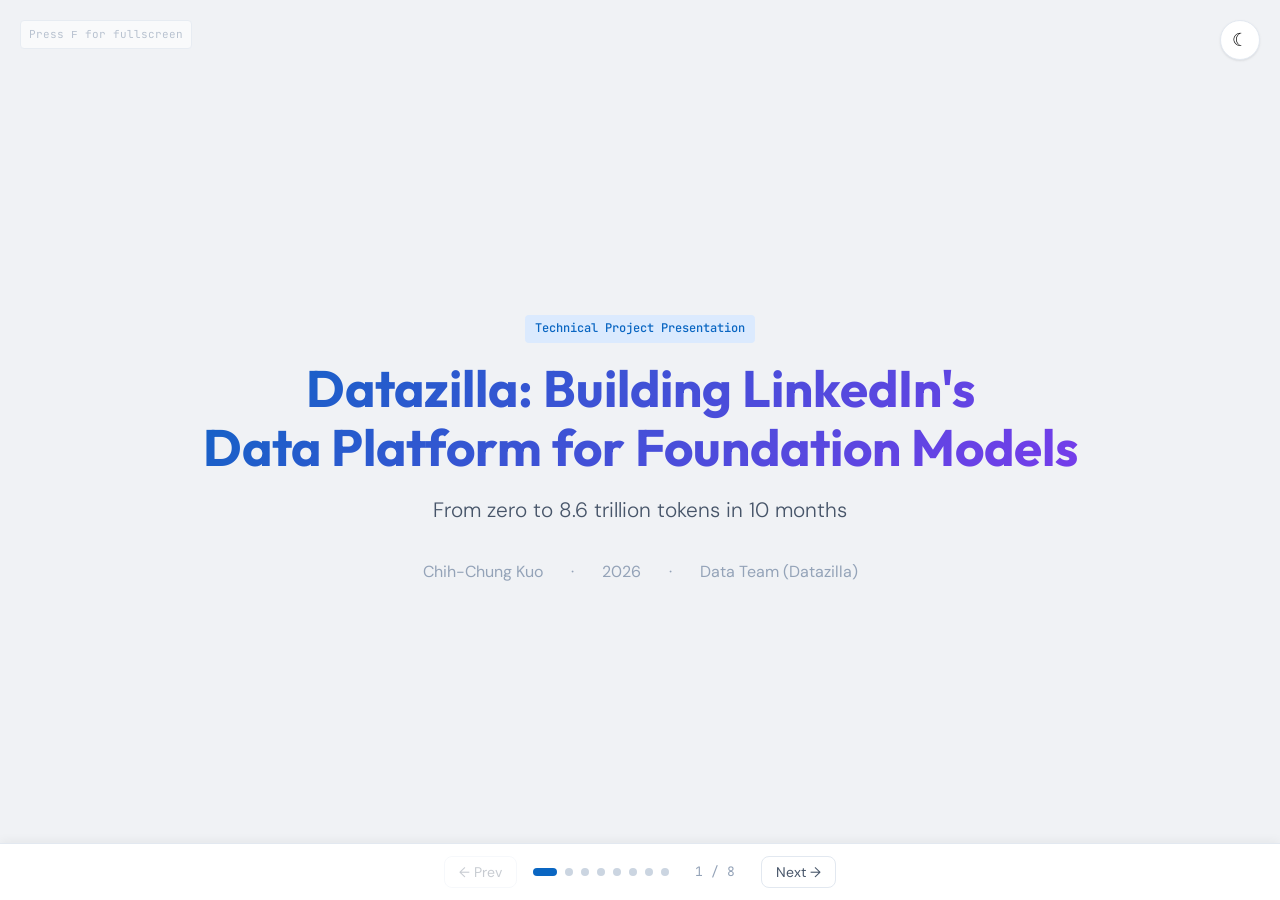
==== commit fbf7c6d5: "feat(datazilla-presents): add slides 7-8 (configurable workflow + execution timeline) - Slide 7: Dec" ====
--- a/pages/datazilla-presents/index.html
+++ b/pages/datazilla-presents/index.html
@@ -367,6 +367,26 @@
     /* --- Card with colored left border --- */
     .card-border-teal { border-left: 4px solid var(--teal); }
     .card-border-blue { border-left: 4px solid var(--primary); }
+    .card-border-danger { border-left: 4px solid var(--danger); }
+    .card-border-accent { border-left: 4px solid var(--accent); }
+
+    /* --- Summary Table --- */
+    .summary-table { width: 100%; border-collapse: collapse; font-size: 0.9rem; }
+    .summary-table th, .summary-table td {
+      text-align: left;
+      padding: 10px 14px;
+      border-bottom: 1px solid var(--border);
+    }
+    .summary-table th {
+      font-family: var(--font-m);
+      font-size: 0.8rem;
+      font-weight: 500;
+      color: var(--text-muted);
+      text-transform: uppercase;
+      letter-spacing: 0.5px;
+    }
+    .summary-table td { color: var(--text-sec); }
+    .summary-table tr:last-child td { border-bottom: none; }
 
     /* --- Bullet list inside cards --- */
     .card ul {
@@ -456,6 +476,23 @@
     [data-theme="dark"] .slide svg rect[stroke="#E53E3E"] { stroke: #c53030; }
     [data-theme="dark"] .slide svg rect[stroke="#38A169"] { stroke: #276749; }
     [data-theme="dark"] .slide svg polygon[fill="#718096"] { fill: var(--text-muted); }
+
+    /* --- Dark mode: version-timeline SVG --- */
+    [data-theme="dark"] .slide svg rect[fill="#FFFBEB"] { fill: #2a2000; }
+    [data-theme="dark"] .slide svg rect[fill="#FEF2F2"] { fill: #2a1010; }
+    [data-theme="dark"] .slide svg rect[fill="#ECFDF5"] { fill: #0a2a14; }
+    [data-theme="dark"] .slide svg rect[stroke="#FDE68A"] { stroke: #7c6c00; }
+    [data-theme="dark"] .slide svg rect[stroke="#FCA5A5"] { stroke: #7c2020; }
+    [data-theme="dark"] .slide svg rect[stroke="#6EE7B7"] { stroke: #276749; }
+    [data-theme="dark"] .slide svg rect[stroke="#E2E8F0"] { stroke: var(--border); }
+    [data-theme="dark"] .slide svg line[stroke="#CBD5E1"] { stroke: var(--border-strong); }
+    [data-theme="dark"] .slide svg text[fill="#1E293B"] { fill: var(--text); }
+    [data-theme="dark"] .slide svg text[fill="#B45309"] { fill: #fbbf24; }
+    [data-theme="dark"] .slide svg text[fill="#D97706"] { fill: #fbbf24; }
+    [data-theme="dark"] .slide svg text[fill="#DC2626"] { fill: #f87171; }
+    [data-theme="dark"] .slide svg text[fill="#065F46"] { fill: #6ee7b7; }
+    [data-theme="dark"] .slide svg text[fill="#1E40AF"] { fill: #93c5fd; }
+    [data-theme="dark"] .slide svg text[fill="#CBD5E1"] { fill: var(--text-muted); }
 
     /* --- Fullscreen hint --- */
     .fullscreen-hint {
@@ -1289,6 +1326,241 @@
     </div>
   </div>
 
+  <!-- Slide 7: Decision 3 — Configurable Workflow -->
+  <div class="slide" data-slide="6">
+    <div class="slide-content">
+      <p class="tag" style="margin-bottom: 16px;">Scaling to More Customers</p>
+      <h2>Decision 3: Configurable Workflow</h2>
+      <div class="card-grid" style="grid-template-columns: 1fr 1fr; margin-top: 24px;">
+        <div class="card card-border-danger">
+          <h4>Before</h4>
+          <p>Each use case required a custom pipeline. Model team was the only customer. Adding a new consumer meant weeks of development.</p>
+        </div>
+        <div class="card card-border-accent">
+          <h4>After</h4>
+          <p>JSON-driven configurable workflow. Config file defines activity filtering, feature selection, output schema. Same framework serves 360Brew, LMS AI, Retention AI, and inGen on a daily basis.</p>
+        </div>
+      </div>
+      <p class="team-note">CK proposed the architecture. Xiaoyi Duan developed the implementation.</p>
+      <div class="card" style="margin-top: 20px; padding: 20px;">
+        <table class="summary-table">
+          <thead>
+            <tr>
+              <th>Decision</th>
+              <th>Scaling Dimension</th>
+              <th>Result</th>
+            </tr>
+          </thead>
+          <tbody>
+            <tr>
+              <td><strong>D1: Pipeline Architecture</strong></td>
+              <td>Data volume</td>
+              <td>1 &rarr; 13 surfaces</td>
+            </tr>
+            <tr>
+              <td><strong>D2: Schema Evolution</strong></td>
+              <td>Data size per record</td>
+              <td>Stable at 8.6T tokens</td>
+            </tr>
+            <tr>
+              <td><strong>D3: Configurable Workflow</strong></td>
+              <td>Number of customers</td>
+              <td>1 &rarr; 4 teams daily</td>
+            </tr>
+          </tbody>
+        </table>
+      </div>
+    </div>
+  </div>
+
+  <!-- Slide 8: Iteration & Execution -->
+  <div class="slide" data-slide="7">
+    <div class="slide-content">
+      <h2>Execution: 9 Releases in 10 Months</h2>
+      <div class="svg-container" style="padding: 12px; margin-top: 20px;">
+        <svg xmlns="http://www.w3.org/2000/svg" viewBox="0 0 1200 500" width="100%">
+          <defs>
+            <linearGradient id="vt-tokenGrad" x1="0%" y1="0%" x2="100%" y2="0%">
+              <stop offset="0%" stop-color="#3B82F6" stop-opacity="0.15"/>
+              <stop offset="70%" stop-color="#F59E0B" stop-opacity="0.12"/>
+              <stop offset="100%" stop-color="#F59E0B" stop-opacity="0.06"/>
+            </linearGradient>
+            <linearGradient id="vt-lineGrad" x1="0%" y1="0%" x2="100%" y2="0%">
+              <stop offset="0%" stop-color="#3B82F6"/>
+              <stop offset="60%" stop-color="#F59E0B"/>
+              <stop offset="100%" stop-color="#EF4444"/>
+            </linearGradient>
+            <filter id="vt-glow">
+              <feGaussianBlur stdDeviation="3" result="blur"/>
+              <feMerge><feMergeNode in="blur"/><feMergeNode in="SourceGraphic"/></feMerge>
+            </filter>
+            <filter id="vt-dotShadow">
+              <feDropShadow dx="0" dy="1" stdDeviation="2" flood-color="#000" flood-opacity="0.12"/>
+            </filter>
+          </defs>
+          <rect width="1200" height="500" fill="#FFFFFF"/>
+          <text x="600" y="38" text-anchor="middle" font-family="Inter, SF Pro Display, -apple-system, Helvetica Neue, sans-serif" font-size="20" font-weight="700" fill="#1E293B">Datazilla Version Evolution</text>
+          <text x="600" y="58" text-anchor="middle" font-family="Inter, SF Pro Display, -apple-system, Helvetica Neue, sans-serif" font-size="13" font-weight="500" fill="#94A3B8">9 releases in 10 months  ·  Feb — Dec 2024</text>
+          <line x1="100" y1="370" x2="1120" y2="370" stroke="#CBD5E1" stroke-width="2" stroke-linecap="round"/>
+          <g font-family="Inter, SF Pro Display, -apple-system, Helvetica Neue, sans-serif" font-size="11" fill="#94A3B8" text-anchor="middle">
+            <line x1="100" y1="367" x2="100" y2="373" stroke="#CBD5E1" stroke-width="1.5"/>
+            <text x="100" y="390">Feb</text>
+            <line x1="202" y1="367" x2="202" y2="373" stroke="#CBD5E1" stroke-width="1.5"/>
+            <text x="202" y="390">Mar</text>
+            <line x1="304" y1="367" x2="304" y2="373" stroke="#CBD5E1" stroke-width="1.5"/>
+            <text x="304" y="390">Apr</text>
+            <line x1="406" y1="367" x2="406" y2="373" stroke="#CBD5E1" stroke-width="1.5"/>
+            <text x="406" y="390">May</text>
+            <line x1="508" y1="367" x2="508" y2="373" stroke="#CBD5E1" stroke-width="1.5"/>
+            <text x="508" y="390">Jun</text>
+            <line x1="610" y1="367" x2="610" y2="373" stroke="#CBD5E1" stroke-width="1.5"/>
+            <text x="610" y="390">Jul</text>
+            <line x1="712" y1="367" x2="712" y2="373" stroke="#CBD5E1" stroke-width="1.5"/>
+            <text x="712" y="390">Aug</text>
+            <line x1="814" y1="367" x2="814" y2="373" stroke="#CBD5E1" stroke-width="1.5"/>
+            <text x="814" y="390">Sep</text>
+            <line x1="916" y1="367" x2="916" y2="373" stroke="#CBD5E1" stroke-width="1.5"/>
+            <text x="916" y="390">Oct</text>
+            <line x1="1018" y1="367" x2="1018" y2="373" stroke="#CBD5E1" stroke-width="1.5"/>
+            <text x="1018" y="390">Nov</text>
+            <line x1="1120" y1="367" x2="1120" y2="373" stroke="#CBD5E1" stroke-width="1.5"/>
+            <text x="1120" y="390">Dec</text>
+          </g>
+          <path d="M100,340 L202,308 L304,282 L406,294 L508,176 L712,95 L1120,170 L1120,370 L100,370 Z" fill="url(#vt-tokenGrad)" opacity="0.8"/>
+          <path d="M100,340 L202,308 L304,282 L406,294 L508,176 L712,95 L1120,170" fill="none" stroke="url(#vt-lineGrad)" stroke-width="3" stroke-linecap="round" stroke-linejoin="round"/>
+          <g font-family="Inter, SF Pro Display, -apple-system, Helvetica Neue, sans-serif" font-size="10" fill="#94A3B8" text-anchor="end">
+            <text x="88" y="344">22B</text>
+            <line x1="91" y1="340" x2="97" y2="340" stroke="#CBD5E1" stroke-width="1"/>
+            <text x="88" y="180">1T</text>
+            <line x1="91" y1="176" x2="97" y2="176" stroke="#CBD5E1" stroke-width="1"/>
+            <text x="88" y="99">8.6T</text>
+            <line x1="91" y1="95" x2="97" y2="95" stroke="#CBD5E1" stroke-width="1"/>
+          </g>
+          <text x="50" y="220" text-anchor="middle" font-family="Inter, SF Pro Display, -apple-system, Helvetica Neue, sans-serif" font-size="10" fill="#94A3B8" transform="rotate(-90, 50, 220)">Tokens (log scale)</text>
+          <!-- v0.1 — Feb -->
+          <circle cx="100" cy="340" r="6" fill="#3B82F6" filter="url(#vt-dotShadow)"/>
+          <line x1="100" y1="334" x2="100" y2="265" stroke="#3B82F6" stroke-width="1" stroke-dasharray="3,3" opacity="0.4"/>
+          <g transform="translate(100, 250)">
+            <rect x="-48" y="-30" width="96" height="52" rx="6" fill="#F8FAFC" stroke="#E2E8F0" stroke-width="1"/>
+            <text x="0" y="-14" text-anchor="middle" font-family="Inter, SF Pro Display, -apple-system, Helvetica Neue, sans-serif" font-size="13" font-weight="700" fill="#1E40AF">v0.1</text>
+            <text x="0" y="0" text-anchor="middle" font-family="Inter, SF Pro Display, -apple-system, Helvetica Neue, sans-serif" font-size="9" fill="#64748B">1 surface · 6.7M</text>
+            <text x="0" y="13" text-anchor="middle" font-family="Inter, SF Pro Display, -apple-system, Helvetica Neue, sans-serif" font-size="9" font-weight="600" fill="#F59E0B">22B tokens</text>
+          </g>
+          <!-- v0.2 — Mar -->
+          <circle cx="202" cy="308" r="6" fill="#3B82F6" filter="url(#vt-dotShadow)"/>
+          <line x1="202" y1="302" x2="202" y2="233" stroke="#3B82F6" stroke-width="1" stroke-dasharray="3,3" opacity="0.4"/>
+          <g transform="translate(202, 218)">
+            <rect x="-48" y="-30" width="96" height="52" rx="6" fill="#F8FAFC" stroke="#E2E8F0" stroke-width="1"/>
+            <text x="0" y="-14" text-anchor="middle" font-family="Inter, SF Pro Display, -apple-system, Helvetica Neue, sans-serif" font-size="13" font-weight="700" fill="#1E40AF">v0.2</text>
+            <text x="0" y="0" text-anchor="middle" font-family="Inter, SF Pro Display, -apple-system, Helvetica Neue, sans-serif" font-size="9" fill="#64748B">2 surfaces · 9.4M</text>
+            <text x="0" y="13" text-anchor="middle" font-family="Inter, SF Pro Display, -apple-system, Helvetica Neue, sans-serif" font-size="9" font-weight="600" fill="#F59E0B">88B tokens</text>
+          </g>
+          <!-- v0.3 — Apr -->
+          <circle cx="304" cy="282" r="6" fill="#3B82F6" filter="url(#vt-dotShadow)"/>
+          <line x1="304" y1="276" x2="304" y2="207" stroke="#3B82F6" stroke-width="1" stroke-dasharray="3,3" opacity="0.4"/>
+          <g transform="translate(304, 192)">
+            <rect x="-48" y="-30" width="96" height="52" rx="6" fill="#F8FAFC" stroke="#E2E8F0" stroke-width="1"/>
+            <text x="0" y="-14" text-anchor="middle" font-family="Inter, SF Pro Display, -apple-system, Helvetica Neue, sans-serif" font-size="13" font-weight="700" fill="#1E40AF">v0.3</text>
+            <text x="0" y="0" text-anchor="middle" font-family="Inter, SF Pro Display, -apple-system, Helvetica Neue, sans-serif" font-size="9" fill="#64748B">3 surfaces · 20M</text>
+            <text x="0" y="13" text-anchor="middle" font-family="Inter, SF Pro Display, -apple-system, Helvetica Neue, sans-serif" font-size="9" font-weight="600" fill="#F59E0B">170B tokens</text>
+          </g>
+          <!-- v0.4 — May -->
+          <circle cx="406" cy="294" r="6" fill="#3B82F6" filter="url(#vt-dotShadow)"/>
+          <line x1="406" y1="288" x2="406" y2="219" stroke="#3B82F6" stroke-width="1" stroke-dasharray="3,3" opacity="0.4"/>
+          <g transform="translate(406, 204)">
+            <rect x="-52" y="-30" width="104" height="52" rx="6" fill="#F8FAFC" stroke="#E2E8F0" stroke-width="1"/>
+            <text x="0" y="-14" text-anchor="middle" font-family="Inter, SF Pro Display, -apple-system, Helvetica Neue, sans-serif" font-size="13" font-weight="700" fill="#1E40AF">v0.4</text>
+            <text x="0" y="0" text-anchor="middle" font-family="Inter, SF Pro Display, -apple-system, Helvetica Neue, sans-serif" font-size="9" fill="#64748B">6 surfaces · 8.3M</text>
+            <text x="0" y="13" text-anchor="middle" font-family="Inter, SF Pro Display, -apple-system, Helvetica Neue, sans-serif" font-size="9" font-weight="600" fill="#F59E0B">126B tokens</text>
+          </g>
+          <!-- v0.6.2 — Jun -->
+          <circle cx="508" cy="176" r="7" fill="#F59E0B" filter="url(#vt-dotShadow)"/>
+          <line x1="508" y1="169" x2="508" y2="130" stroke="#F59E0B" stroke-width="1" stroke-dasharray="3,3" opacity="0.4"/>
+          <g transform="translate(508, 115)">
+            <rect x="-52" y="-30" width="104" height="52" rx="6" fill="#FFFBEB" stroke="#FDE68A" stroke-width="1"/>
+            <text x="0" y="-14" text-anchor="middle" font-family="Inter, SF Pro Display, -apple-system, Helvetica Neue, sans-serif" font-size="13" font-weight="700" fill="#B45309">v0.6.2</text>
+            <text x="0" y="0" text-anchor="middle" font-family="Inter, SF Pro Display, -apple-system, Helvetica Neue, sans-serif" font-size="9" fill="#64748B">7 surfaces · 4.6M</text>
+            <text x="0" y="13" text-anchor="middle" font-family="Inter, SF Pro Display, -apple-system, Helvetica Neue, sans-serif" font-size="9" font-weight="700" fill="#D97706">1.3T tokens</text>
+          </g>
+          <!-- Dramatic jump annotation -->
+          <path d="M560,160 C590,130 650,115 700,105" fill="none" stroke="#EF4444" stroke-width="1.5" stroke-dasharray="4,3" opacity="0.6"/>
+          <text x="640" y="128" text-anchor="middle" font-family="Inter, SF Pro Display, -apple-system, Helvetica Neue, sans-serif" font-size="10" font-weight="700" fill="#EF4444">6.6x jump</text>
+          <!-- v0.7.5 — Aug (peak) -->
+          <circle cx="712" cy="95" r="8" fill="#EF4444" filter="url(#vt-glow)"/>
+          <line x1="712" y1="87" x2="712" y2="78" stroke="#EF4444" stroke-width="1" stroke-dasharray="3,3" opacity="0.4"/>
+          <g transform="translate(712, 78)">
+            <rect x="-56" y="-42" width="112" height="56" rx="8" fill="#FEF2F2" stroke="#FCA5A5" stroke-width="1.5"/>
+            <text x="0" y="-26" text-anchor="middle" font-family="Inter, SF Pro Display, -apple-system, Helvetica Neue, sans-serif" font-size="14" font-weight="800" fill="#DC2626">v0.7.5</text>
+            <text x="0" y="-11" text-anchor="middle" font-family="Inter, SF Pro Display, -apple-system, Helvetica Neue, sans-serif" font-size="9" fill="#64748B">10 surfaces · 23M</text>
+            <text x="0" y="2" text-anchor="middle" font-family="Inter, SF Pro Display, -apple-system, Helvetica Neue, sans-serif" font-size="10" font-weight="700" fill="#DC2626">8.6T tokens</text>
+          </g>
+          <!-- v0.8 — Dec -->
+          <circle cx="1120" cy="170" r="7" fill="#059669" filter="url(#vt-dotShadow)"/>
+          <line x1="1120" y1="163" x2="1120" y2="130" stroke="#059669" stroke-width="1" stroke-dasharray="3,3" opacity="0.4"/>
+          <g transform="translate(1120, 115)">
+            <rect x="-60" y="-30" width="120" height="60" rx="6" fill="#ECFDF5" stroke="#6EE7B7" stroke-width="1.5"/>
+            <text x="0" y="-14" text-anchor="middle" font-family="Inter, SF Pro Display, -apple-system, Helvetica Neue, sans-serif" font-size="13" font-weight="700" fill="#065F46">v0.8</text>
+            <text x="0" y="0" text-anchor="middle" font-family="Inter, SF Pro Display, -apple-system, Helvetica Neue, sans-serif" font-size="9" fill="#64748B">13 surfaces · 47.5M</text>
+            <text x="0" y="13" text-anchor="middle" font-family="Inter, SF Pro Display, -apple-system, Helvetica Neue, sans-serif" font-size="9" font-weight="600" fill="#059669">1.45T tokens*</text>
+            <text x="0" y="24" text-anchor="middle" font-family="Inter, SF Pro Display, -apple-system, Helvetica Neue, sans-serif" font-size="8" fill="#059669">8-10x perf</text>
+          </g>
+          <!-- Innovation labels below timeline -->
+          <g font-family="Inter, SF Pro Display, -apple-system, Helvetica Neue, sans-serif" font-size="9" fill="#64748B" text-anchor="middle">
+            <text x="100" y="410">Pipeline</text>
+            <text x="100" y="420">MVP</text>
+            <text x="202" y="410">+Search</text>
+            <text x="304" y="410">Scale</text>
+            <text x="304" y="420">members</text>
+            <text x="406" y="410">+Feed, PYMK</text>
+            <text x="406" y="420">Profile</text>
+            <text x="508" y="410">Quality</text>
+            <text x="508" y="420">filtering</text>
+            <text x="712" y="410">OpenHouse</text>
+            <text x="712" y="420">new schema</text>
+            <text x="1120" y="410">CWFv2</text>
+            <text x="1120" y="420">8-10x perf</text>
+          </g>
+          <!-- Surfaces bar chart (small, bottom-right inset) -->
+          <g transform="translate(830, 420)">
+            <text x="90" y="0" text-anchor="middle" font-family="Inter, SF Pro Display, -apple-system, Helvetica Neue, sans-serif" font-size="10" font-weight="600" fill="#64748B">Surfaces</text>
+            <rect x="5" y="46" width="20" height="4" rx="2" fill="#BFDBFE"/>
+            <text x="15" y="58" text-anchor="middle" font-family="Inter, SF Pro Display, -apple-system, Helvetica Neue, sans-serif" font-size="8" fill="#94A3B8">1</text>
+            <rect x="30" y="42" width="20" height="8" rx="2" fill="#93C5FD"/>
+            <text x="40" y="58" text-anchor="middle" font-family="Inter, SF Pro Display, -apple-system, Helvetica Neue, sans-serif" font-size="8" fill="#94A3B8">2</text>
+            <rect x="55" y="38" width="20" height="12" rx="2" fill="#60A5FA"/>
+            <text x="65" y="58" text-anchor="middle" font-family="Inter, SF Pro Display, -apple-system, Helvetica Neue, sans-serif" font-size="8" fill="#94A3B8">3</text>
+            <rect x="80" y="27" width="20" height="23" rx="2" fill="#3B82F6"/>
+            <text x="90" y="58" text-anchor="middle" font-family="Inter, SF Pro Display, -apple-system, Helvetica Neue, sans-serif" font-size="8" fill="#94A3B8">6</text>
+            <rect x="105" y="23" width="20" height="27" rx="2" fill="#2563EB"/>
+            <text x="115" y="58" text-anchor="middle" font-family="Inter, SF Pro Display, -apple-system, Helvetica Neue, sans-serif" font-size="8" fill="#94A3B8">7</text>
+            <rect x="130" y="12" width="20" height="38" rx="2" fill="#1D4ED8"/>
+            <text x="140" y="58" text-anchor="middle" font-family="Inter, SF Pro Display, -apple-system, Helvetica Neue, sans-serif" font-size="8" fill="#94A3B8">10</text>
+            <rect x="155" y="0" width="20" height="50" rx="2" fill="#1E40AF"/>
+            <text x="165" y="58" text-anchor="middle" font-family="Inter, SF Pro Display, -apple-system, Helvetica Neue, sans-serif" font-size="8" fill="#94A3B8">13</text>
+          </g>
+          <!-- Footnote -->
+          <text x="1120" y="490" text-anchor="end" font-family="Inter, SF Pro Display, -apple-system, Helvetica Neue, sans-serif" font-size="9" fill="#CBD5E1">*1.45T after aggressive downsampling from 8.6T peak</text>
+        </svg>
+      </div>
+      <div class="split-layout" style="margin-top: 24px;">
+        <div class="card" style="display: flex; align-items: start; gap: 16px;">
+          <div class="icon-badge blue" style="flex-shrink: 0;">&#128187;</div>
+          <div>
+            <h4 style="font-family: var(--font-d); font-weight: 600; margin-bottom: 4px;">Code Impact</h4>
+            <p style="font-size: 0.95rem; color: var(--text-sec); margin: 0;">139 PRs merged &middot; 360 PRs reviewed since Jan 2024</p>
+          </div>
+        </div>
+        <div class="card" style="display: flex; align-items: start; gap: 16px;">
+          <div class="icon-badge green" style="flex-shrink: 0;">&#9881;</div>
+          <div>
+            <h4 style="font-family: var(--font-d); font-weight: 600; margin-bottom: 4px;">Process Building</h4>
+            <p style="font-size: 0.95rem; color: var(--text-sec); margin: 0;">Tooling, runbook, oncall rotation, dev guidelines, tech debt tracking</p>
+          </div>
+        </div>
+      </div>
+    </div>
+  </div>
+
 </div>
 
 <!-- Navigation Bar -->
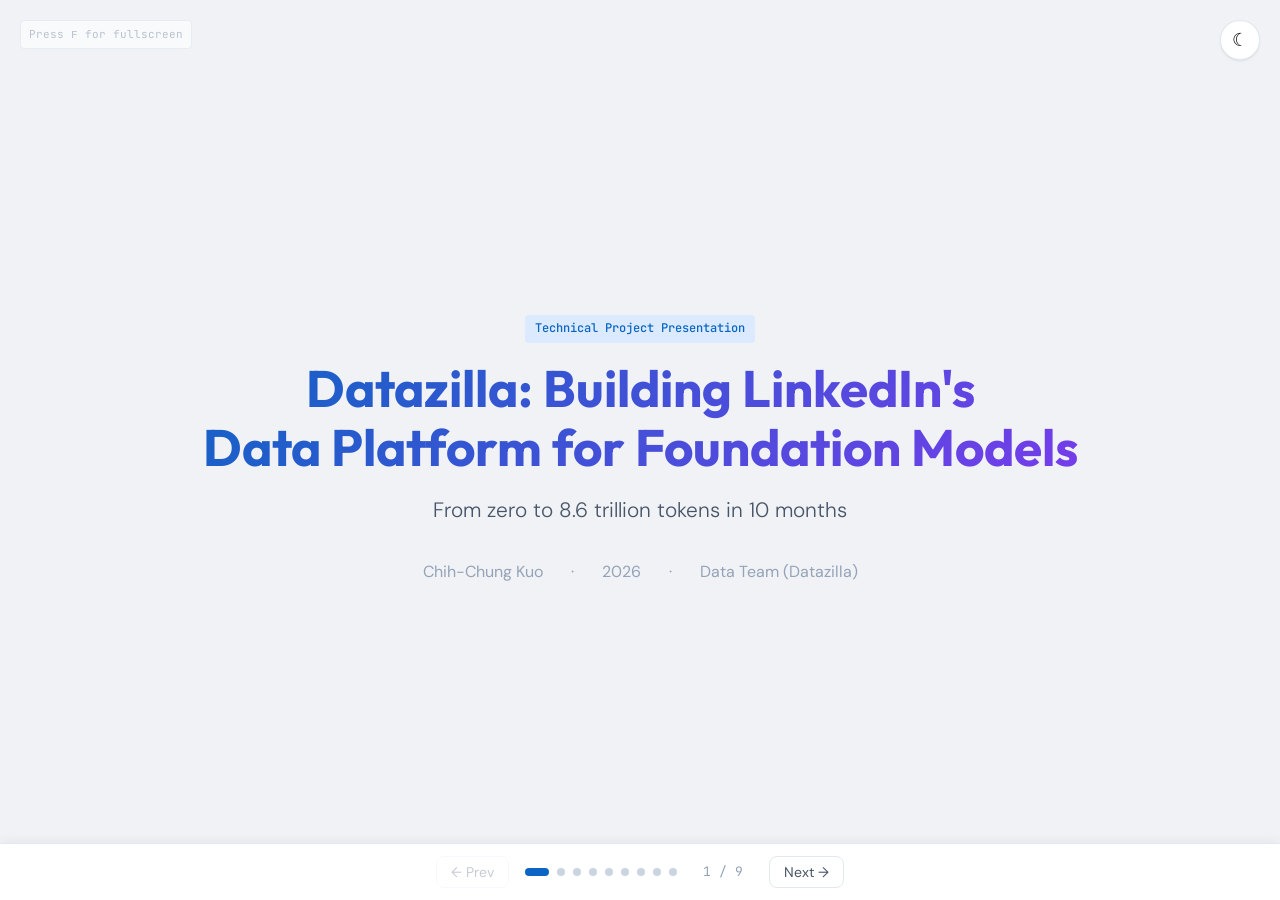
==== commit c75b32c4: "feat(datazilla-presents): add Agenda slide as slide 2 and renumber all subsequent slides Co-Authored" ====
--- a/pages/datazilla-presents/index.html
+++ b/pages/datazilla-presents/index.html
@@ -516,6 +516,68 @@
     a { color: var(--primary); text-decoration: none; }
     a:hover { text-decoration: underline; }
 
+    /* --- Agenda Slide --- */
+    .agenda-list {
+      display: flex;
+      flex-direction: column;
+      gap: 12px;
+      margin-top: 32px;
+    }
+    .agenda-item {
+      display: flex;
+      align-items: center;
+      gap: 16px;
+      background: var(--surface);
+      border: 1px solid var(--border);
+      border-radius: var(--radius-sm);
+      padding: 16px 20px;
+      box-shadow: var(--shadow);
+      transition: border-color 0.2s;
+    }
+    .agenda-item:hover {
+      border-color: var(--primary);
+    }
+    .num-badge {
+      width: 36px;
+      height: 36px;
+      border-radius: 10px;
+      background: var(--primary-light);
+      color: var(--primary);
+      font-family: var(--font-d);
+      font-weight: 700;
+      font-size: 1rem;
+      display: flex;
+      align-items: center;
+      justify-content: center;
+      flex-shrink: 0;
+    }
+    .agenda-item-body {
+      flex: 1;
+      min-width: 0;
+    }
+    .agenda-item-body strong {
+      font-size: 1.05rem;
+      color: var(--text);
+    }
+    .agenda-item-body .agenda-note {
+      font-size: 0.88rem;
+      color: var(--text-sec);
+      margin-top: 2px;
+    }
+    .agenda-time {
+      font-size: 0.82rem;
+      color: var(--text-muted);
+      font-family: var(--font-m);
+      flex-shrink: 0;
+      white-space: nowrap;
+    }
+    .agenda-footer {
+      text-align: center;
+      margin-top: 28px;
+      font-size: 0.85rem;
+      color: var(--text-muted);
+    }
+
     /* --- Responsive --- */
     @media (max-width: 900px) {
       .slide { padding: 40px 32px 80px; }
@@ -554,8 +616,50 @@
     </div>
   </div>
 
-  <!-- Slide 2: Context & Problem -->
+  <!-- Slide 2: Agenda -->
   <div class="slide" data-slide="1">
+    <div class="slide-content">
+      <h2>Agenda</h2>
+      <div class="agenda-list">
+        <div class="agenda-item">
+          <div class="num-badge">1</div>
+          <div class="agenda-item-body">
+            <strong>Context &amp; Goals</strong>
+            <div class="agenda-note">Why this project? Why now?</div>
+          </div>
+          <span class="agenda-time">3 min</span>
+        </div>
+        <div class="agenda-item">
+          <div class="num-badge">2</div>
+          <div class="agenda-item-body">
+            <strong>Technical Architecture &amp; Decisions</strong>
+            <div class="agenda-note">3 dimensions of scaling</div>
+          </div>
+          <span class="agenda-time">7 min</span>
+        </div>
+        <div class="agenda-item">
+          <div class="num-badge">3</div>
+          <div class="agenda-item-body">
+            <strong>Execution &amp; Leadership</strong>
+            <div class="agenda-note">Iteration + the hard part</div>
+          </div>
+          <span class="agenda-time">5 min</span>
+        </div>
+        <div class="agenda-item">
+          <div class="num-badge">4</div>
+          <div class="agenda-item-body">
+            <strong>Outcomes &amp; Reflection</strong>
+            <div class="agenda-note">Results + what I'd do differently</div>
+          </div>
+          <span class="agenda-time">5 min</span>
+        </div>
+      </div>
+      <p class="agenda-footer">20 minutes presentation &middot; followed by discussion</p>
+    </div>
+  </div>
+
+  <!-- Slide 3: Context & Problem -->
+  <div class="slide" data-slide="2">
     <div class="slide-content">
       <h2>Context &amp; Problem</h2>
       <div class="card card-accent" style="margin-bottom: 24px;">
@@ -715,8 +819,8 @@
     </div>
   </div>
 
-  <!-- Slide 3: Team & My Role -->
-  <div class="slide" data-slide="2">
+  <!-- Slide 4: Team & My Role -->
+  <div class="slide" data-slide="3">
     <div class="slide-content">
       <h2>Team &amp; My Role</h2>
       <div class="split-layout">
@@ -813,8 +917,8 @@
     </div>
   </div>
 
-  <!-- Slide 4: Technical Architecture -->
-  <div class="slide" data-slide="3">
+  <!-- Slide 5: Technical Architecture -->
+  <div class="slide" data-slide="4">
     <div class="slide-content">
       <h2>Technical Architecture</h2>
       <p class="tag" style="margin-bottom: 16px;">The Full Pipeline</p>
@@ -961,8 +1065,8 @@
     </div>
   </div>
 
-  <!-- Slide 5: Decision 1 — Pipeline Architecture -->
-  <div class="slide" data-slide="4">
+  <!-- Slide 6: Decision 1 — Pipeline Architecture -->
+  <div class="slide" data-slide="5">
     <div class="slide-content">
       <p class="tag" style="margin-bottom: 16px;">Scaling Data Volume</p>
       <h2>Decision 1: Daily Collection + Decoupled Joins</h2>
@@ -1127,8 +1231,8 @@
     </div>
   </div>
 
-  <!-- Slide 6: Decision 2 — Schema Evolution -->
-  <div class="slide" data-slide="5">
+  <!-- Slide 7: Decision 2 — Schema Evolution -->
+  <div class="slide" data-slide="6">
     <div class="slide-content">
       <p class="tag" style="margin-bottom: 16px;">Scaling Data Size</p>
       <h2>Decision 2: Fighting the &lsquo;All-in-One&rsquo; Problem</h2>
@@ -1326,8 +1430,8 @@
     </div>
   </div>
 
-  <!-- Slide 7: Decision 3 — Configurable Workflow -->
-  <div class="slide" data-slide="6">
+  <!-- Slide 8: Decision 3 — Configurable Workflow -->
+  <div class="slide" data-slide="7">
     <div class="slide-content">
       <p class="tag" style="margin-bottom: 16px;">Scaling to More Customers</p>
       <h2>Decision 3: Configurable Workflow</h2>
@@ -1373,8 +1477,8 @@
     </div>
   </div>
 
-  <!-- Slide 8: Iteration & Execution -->
-  <div class="slide" data-slide="7">
+  <!-- Slide 9: Iteration & Execution -->
+  <div class="slide" data-slide="8">
     <div class="slide-content">
       <h2>Execution: 9 Releases in 10 Months</h2>
       <div class="svg-container" style="padding: 12px; margin-top: 20px;">
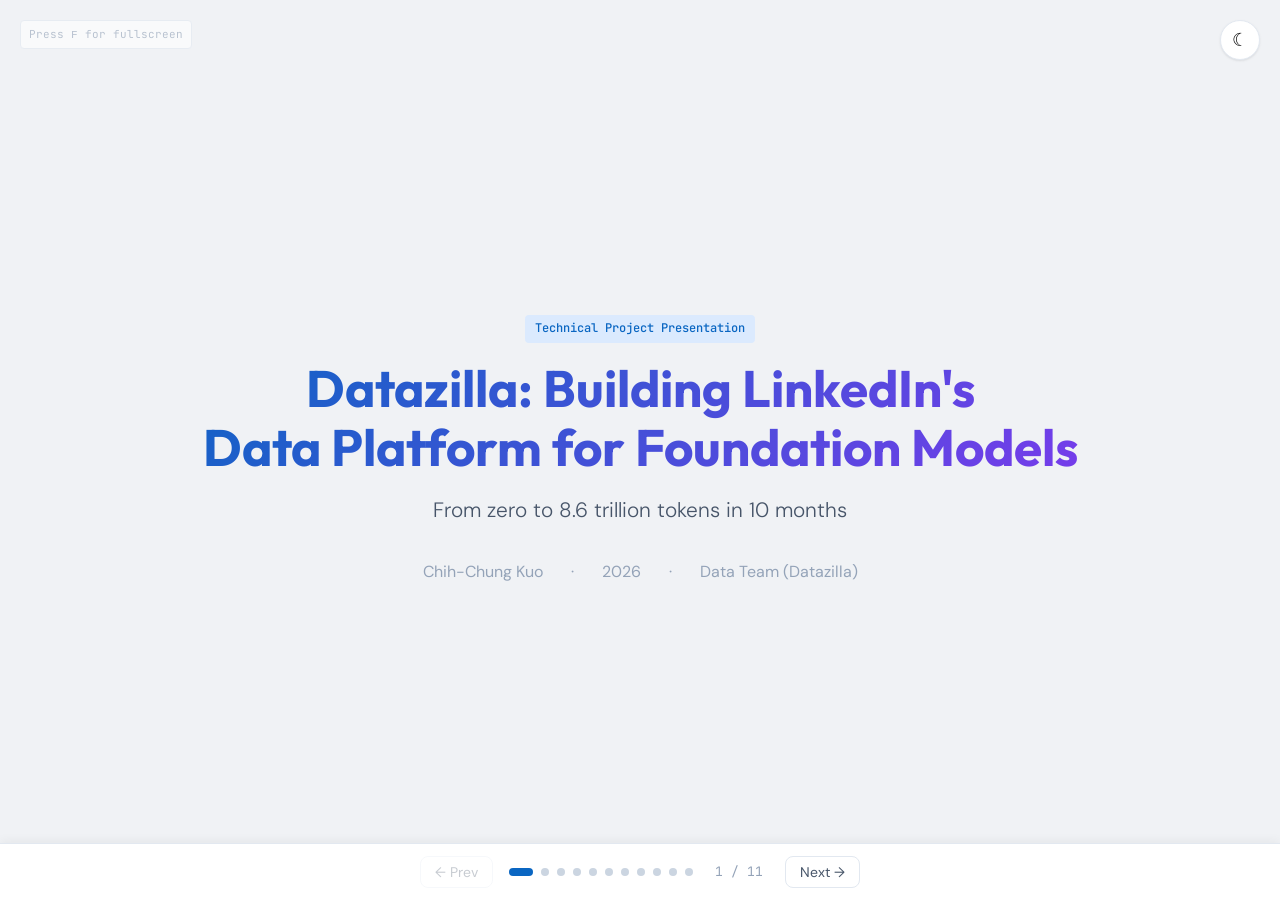
==== commit c4f21348: "feat(datazilla-presents): add slides 10-11 (Leadership Challenges + Results & Impact) Co-Authored-By" ====
--- a/pages/datazilla-presents/index.html
+++ b/pages/datazilla-presents/index.html
@@ -369,6 +369,48 @@
     .card-border-blue { border-left: 4px solid var(--primary); }
     .card-border-danger { border-left: 4px solid var(--danger); }
     .card-border-accent { border-left: 4px solid var(--accent); }
+    .card-border-warn { border-left: 4px solid var(--warn); }
+    .card-border-purple { border-left: 4px solid var(--purple); }
+    .card-border-green { border-left: 4px solid var(--accent); }
+
+    /* --- Big Number Card --- */
+    .big-number {
+      font-family: var(--font-d);
+      font-size: 2.5rem;
+      font-weight: 800;
+      color: var(--primary);
+      line-height: 1.1;
+    }
+    .big-number-subtitle {
+      font-size: 0.9rem;
+      color: var(--text-muted);
+      margin-top: 4px;
+    }
+
+    /* --- Quote Card --- */
+    .card-quote {
+      background: var(--primary-glow);
+      border-left: 4px solid var(--primary);
+      font-style: italic;
+      font-size: 1.05rem;
+      color: var(--text-sec);
+      line-height: 1.7;
+    }
+
+    /* --- Card Grid 2-col / 4-col variants --- */
+    .card-grid-2 { grid-template-columns: repeat(2, 1fr); }
+    .card-grid-4 { grid-template-columns: repeat(4, 1fr); }
+    @media (max-width: 768px) {
+      .card-grid-2 { grid-template-columns: 1fr; }
+      .card-grid-4 { grid-template-columns: repeat(2, 1fr); }
+    }
+
+    /* --- Card separator --- */
+    .card-sep {
+      border: none;
+      border-top: 1px solid var(--border);
+      margin: 14px 0;
+    }
 
     /* --- Summary Table --- */
     .summary-table { width: 100%; border-collapse: collapse; font-size: 0.9rem; }
@@ -1665,6 +1707,76 @@
     </div>
   </div>
 
+  <!-- Slide 9: The Hard Part — Leadership Challenges -->
+  <div class="slide" data-slide="9">
+    <div class="slide-content">
+      <h2>The Hard Part</h2>
+      <span class="tag" style="margin-bottom: 20px;">Leadership Challenges</span>
+      <div class="card-grid card-grid-2" style="margin-top: 20px;">
+        <div class="card card-border-danger">
+          <h3>Partner Dynamics</h3>
+          <ul>
+            <li>Model team: credit asymmetry &mdash; model works = their success; doesn&rsquo;t work = data&rsquo;s fault</li>
+            <li>Delayed feedback &mdash; looked at our February data only in April</li>
+            <li>Published paper without including anyone from the data team</li>
+          </ul>
+          <hr class="card-sep">
+          <p style="margin: 0; font-size: 0.9rem;"><strong style="color: var(--text);">My response:</strong> Proactively sought 3 alternative customers (Retention AI, Ads, Jobs) despite leadership saying to &ldquo;focus&rdquo;</p>
+        </div>
+        <div class="card card-border-warn">
+          <h3>People</h3>
+          <ul>
+            <li>Team wanted ML work, not data engineering</li>
+            <li>Frustration with model team dynamics</li>
+            <li>Learned helplessness &rarr; 3 people left the team</li>
+          </ul>
+          <hr class="card-sep">
+          <p style="margin: 0; font-size: 0.9rem;"><strong style="color: var(--text);">My response:</strong> Gave ownership not just tasks. Coaching mindset. Listened, advised, stood with them. 1 teammate got promoted.</p>
+        </div>
+      </div>
+      <div class="card card-quote" style="margin-top: 20px; padding: 24px 28px;">
+        &ldquo;The hardest part wasn&rsquo;t scaling the data &mdash; it was keeping the team motivated when our customer treated us as a service, not a partner.&rdquo;
+      </div>
+    </div>
+  </div>
+
+  <!-- Slide 10: Results & Impact -->
+  <div class="slide" data-slide="10">
+    <div class="slide-content">
+      <h2>Results &amp; Impact</h2>
+      <div class="card-grid card-grid-4">
+        <div class="card" style="text-align: center; padding: 28px 16px;">
+          <div class="big-number">8.6T</div>
+          <div class="big-number-subtitle">tokens (v0.7.5)</div>
+        </div>
+        <div class="card" style="text-align: center; padding: 28px 16px;">
+          <div class="big-number">13</div>
+          <div class="big-number-subtitle">surfaces</div>
+        </div>
+        <div class="card" style="text-align: center; padding: 28px 16px;">
+          <div class="big-number">47.5M</div>
+          <div class="big-number-subtitle">unique members (v0.8)</div>
+        </div>
+        <div class="card" style="text-align: center; padding: 28px 16px;">
+          <div class="big-number">8-10x</div>
+          <div class="big-number-subtitle">perf improvement</div>
+        </div>
+      </div>
+      <h3 style="margin-top: 28px;">Downstream Impact</h3>
+      <div class="card-grid">
+        <div class="card card-border-green">
+          <p style="margin: 0; font-size: 0.95rem; color: var(--text-sec);"><strong style="color: var(--accent);">EON:</strong> Dynamic Ranking reduced egregious job recommendations by 8%</p>
+        </div>
+        <div class="card card-border-blue">
+          <p style="margin: 0; font-size: 0.95rem; color: var(--text-sec);"><strong style="color: var(--primary);">LMS AI / Retention AI / inGen:</strong> Daily data serving via Configurable Workflow</p>
+        </div>
+        <div class="card card-border-purple">
+          <p style="margin: 0; font-size: 0.95rem; color: var(--text-sec);"><strong style="color: var(--purple);">Platformization:</strong> From project-specific pipeline to multi-team data platform</p>
+        </div>
+      </div>
+    </div>
+  </div>
+
 </div>
 
 <!-- Navigation Bar -->
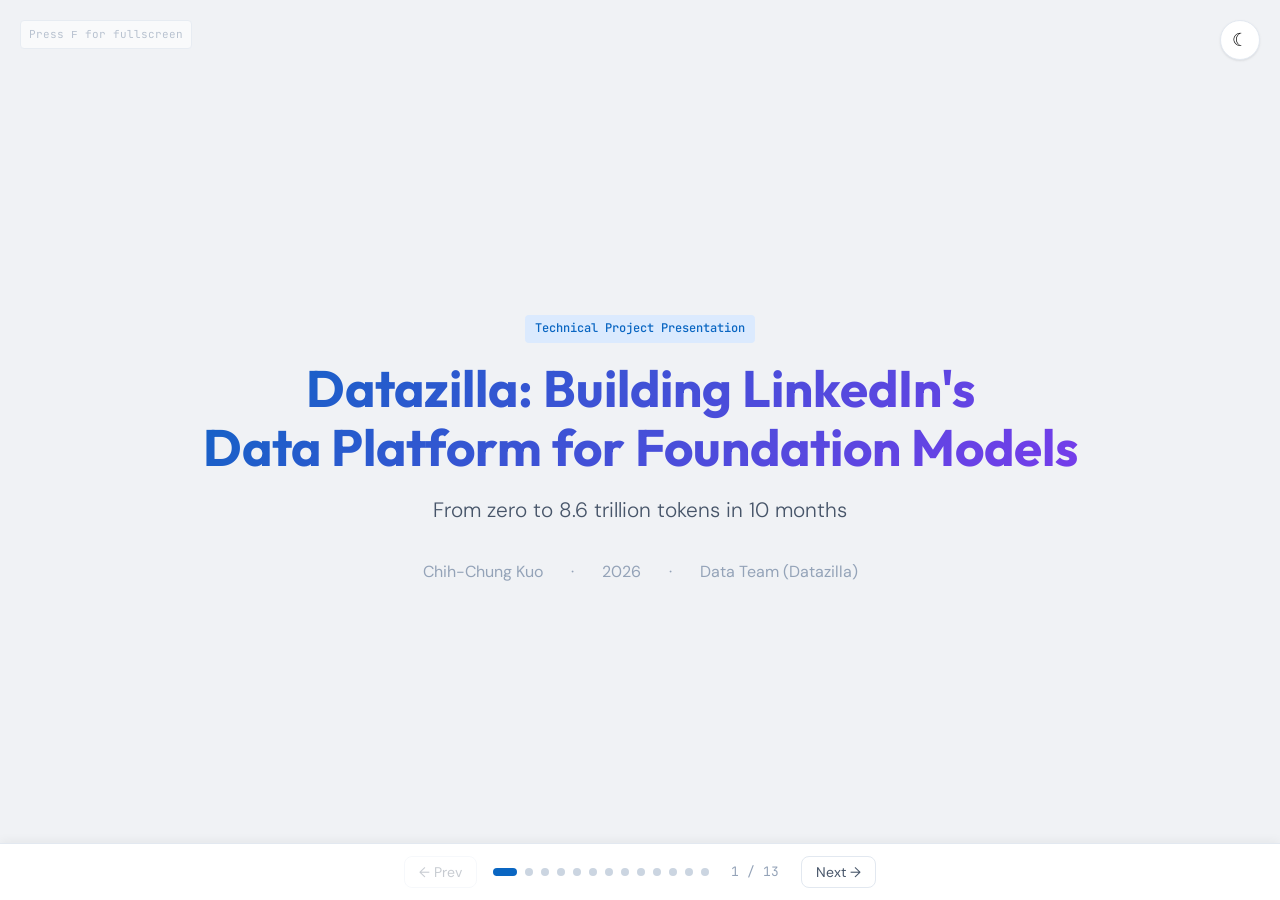
==== commit 53b921e1: "feat(datazilla-presents): add slides 11-12 (reflections + Q&A) Co-Authored-By: Claude Opus 4.6 (1M c" ====
--- a/pages/datazilla-presents/index.html
+++ b/pages/datazilla-presents/index.html
@@ -630,6 +630,80 @@
       .slide { padding: 40px 24px; }
       h1 { font-size: 2rem; }
       h2 { font-size: 1.5rem; }
+    }
+    /* --- Q&A slide --- */
+    .qa-slide {
+      display: flex;
+      flex-direction: column;
+      align-items: center;
+      justify-content: center;
+      text-align: center;
+      min-height: 60vh;
+    }
+    .qa-slide h2 {
+      font-size: 3rem;
+      margin-bottom: 24px;
+    }
+    .qa-pulse {
+      display: inline-flex;
+      align-items: center;
+      gap: 10px;
+      font-size: 1.1rem;
+      color: var(--accent);
+      margin-bottom: 32px;
+    }
+    .qa-pulse .dot {
+      width: 12px;
+      height: 12px;
+      border-radius: 50%;
+      background: var(--accent);
+      animation: pulse-glow 2s ease-in-out infinite;
+    }
+    @keyframes pulse-glow {
+      0%, 100% { opacity: 1; transform: scale(1); }
+      50% { opacity: 0.5; transform: scale(1.4); }
+    }
+    .qa-topics {
+      display: flex;
+      flex-wrap: wrap;
+      gap: 10px;
+      justify-content: center;
+      margin-top: 8px;
+    }
+    .qa-topics .pill {
+      background: var(--card-bg);
+      border: 1px solid var(--border);
+      border-radius: 20px;
+      padding: 8px 18px;
+      font-size: 0.9rem;
+      color: var(--text-sec);
+    }
+
+    /* --- Reflection cards --- */
+    .reflection-card {
+      display: flex;
+      gap: 20px;
+      align-items: flex-start;
+      padding: 24px;
+      background: var(--card-bg);
+      border: 1px solid var(--border);
+      border-radius: 12px;
+      text-align: left;
+    }
+    .reflection-card h3 {
+      margin: 0 0 8px;
+      font-size: 1.05rem;
+    }
+    .reflection-card p {
+      margin: 0;
+      font-size: 0.95rem;
+      color: var(--text-sec);
+      line-height: 1.6;
+    }
+    .reflection-stack {
+      display: flex;
+      flex-direction: column;
+      gap: 16px;
     }
   </style>
 </head>
@@ -1777,6 +1851,52 @@
     </div>
   </div>
 
+  <div class="slide" data-slide="11">
+    <div class="slide-content">
+      <h2>What I'd Do Differently</h2>
+      <div class="reflection-stack">
+        <div class="reflection-card">
+          <div class="icon-badge blue" style="flex-shrink: 0;">&#128101;</div>
+          <div>
+            <h3>Collaboration</h3>
+            <p>The friction with our model team came from not deeply understanding their pain points. If I'd invested more time understanding WHY they needed the all-in-one schema, I might have found a compromise earlier instead of months of workarounds.</p>
+          </div>
+        </div>
+        <div class="reflection-card">
+          <div class="icon-badge green" style="flex-shrink: 0;">&#9878;</div>
+          <div>
+            <h3>Data Quality</h3>
+            <p>Data quality is like SLA &mdash; nobody prioritizes it until it breaks. Direction and commitment to quality matter more than any single fix. I'd establish it as a first-class objective from day one, not something we retrofit.</p>
+          </div>
+        </div>
+        <div class="reflection-card">
+          <div class="icon-badge purple" style="flex-shrink: 0;">&#127793;</div>
+          <div>
+            <h3>Personal Growth</h3>
+            <p>My bias for execution meant I'd power through anything. But I learned that always saying yes burns out the team. The real skill is knowing when to push back and cut scope.</p>
+          </div>
+        </div>
+      </div>
+    </div>
+  </div>
+
+  <div class="slide" data-slide="12">
+    <div class="slide-content qa-slide">
+      <h2>Q&amp;A</h2>
+      <div class="qa-pulse">
+        <span class="dot"></span>
+        <span>Ready for discussion</span>
+      </div>
+      <p style="color: var(--text-sec); margin-bottom: 16px;">Topics I'm happy to dive deeper on:</p>
+      <div class="qa-topics">
+        <span class="pill">Schema evolution philosophy</span>
+        <span class="pill">Quality vs quantity trade-offs</span>
+        <span class="pill">CFW extensibility design</span>
+        <span class="pill">Cross-team coordination</span>
+      </div>
+    </div>
+  </div>
+
 </div>
 
 <!-- Navigation Bar -->
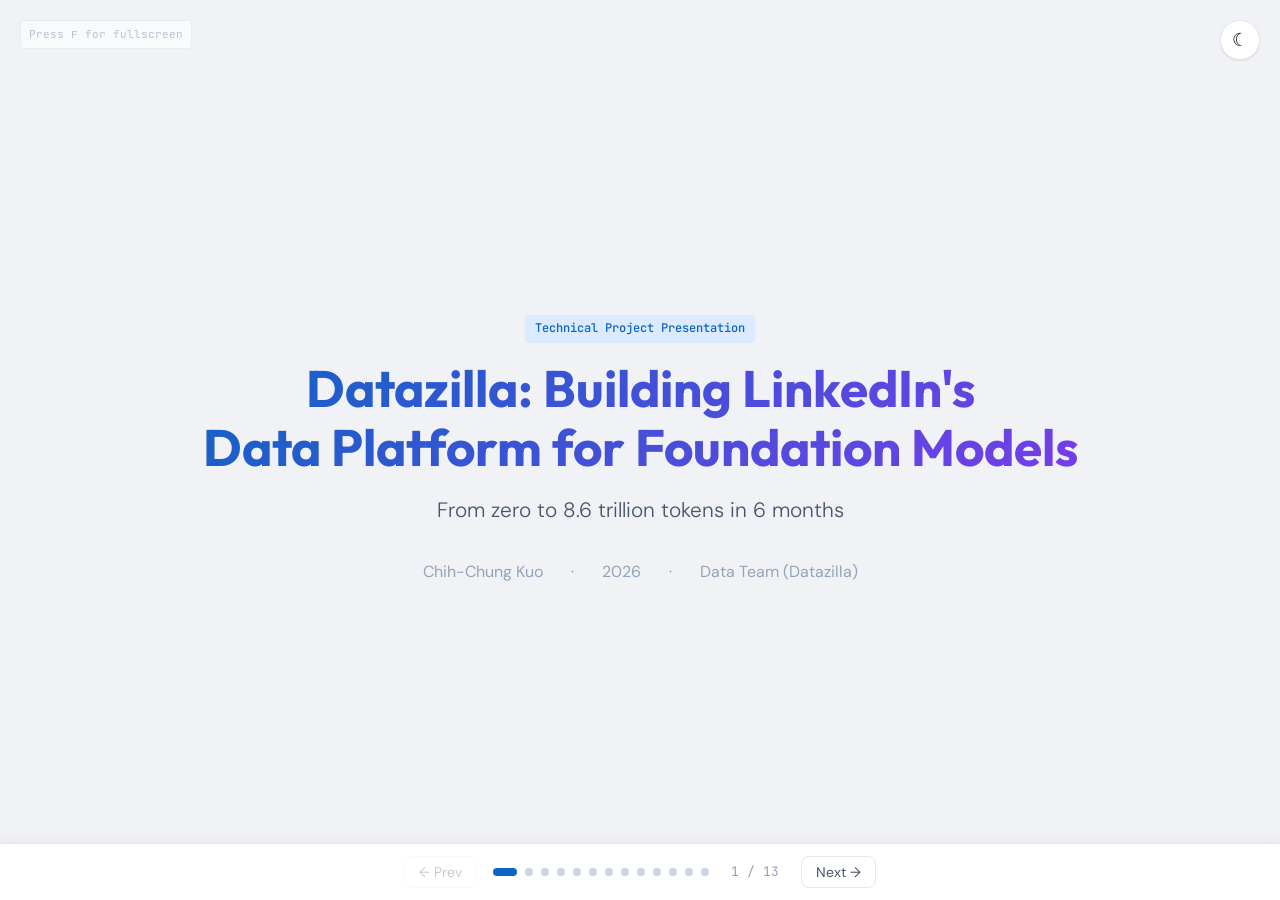
==== commit 2e28a178: "feat(datazilla-presents): replace slide 6 SVG + add side TOC navigation - Replace broken pipeline ar" ====
--- a/pages/datazilla-presents/index.html
+++ b/pages/datazilla-presents/index.html
@@ -705,6 +705,43 @@
       flex-direction: column;
       gap: 16px;
     }
+
+    /* --- Side TOC --- */
+    .side-toc {
+      position: fixed;
+      left: 16px;
+      top: 50%;
+      transform: translateY(-50%);
+      z-index: 80;
+      display: flex;
+      flex-direction: column;
+      gap: 6px;
+      opacity: 0.5;
+      transition: opacity 0.3s ease;
+    }
+    .side-toc:hover { opacity: 0.85; }
+    .side-toc.hidden { opacity: 0; pointer-events: none; }
+    .side-toc-item {
+      font-family: var(--font-b);
+      font-size: 11px;
+      color: var(--text-muted);
+      padding: 4px 0 4px 10px;
+      border-left: 2px solid transparent;
+      opacity: 0.35;
+      transition: all 0.3s ease;
+      white-space: nowrap;
+      cursor: default;
+      line-height: 1.3;
+    }
+    .side-toc-item.active {
+      color: var(--primary);
+      font-weight: 700;
+      border-left-color: var(--primary);
+      opacity: 1;
+    }
+    @media (max-width: 900px) {
+      .side-toc { display: none; }
+    }
   </style>
 </head>
 <body>
@@ -713,6 +750,14 @@
 <button class="theme-toggle" onclick="toggleTheme()" aria-label="Toggle theme">
   <span id="themeIcon">&#9790;</span>
 </button>
+
+<nav class="side-toc hidden" id="sideToc">
+  <div class="side-toc-item" data-toc-section="context">Context &amp; Goals</div>
+  <div class="side-toc-item" data-toc-section="arch">Technical Architecture</div>
+  <div class="side-toc-item" data-toc-section="exec">Execution</div>
+  <div class="side-toc-item" data-toc-section="lead">Leadership</div>
+  <div class="side-toc-item" data-toc-section="outcomes">Outcomes &amp; Reflection</div>
+</nav>
 
 <div class="slides-wrapper">
 
@@ -721,7 +766,7 @@
     <div class="slide-content title-slide">
       <p class="tag" style="margin-bottom: 16px;">Technical Project Presentation</p>
       <h1>Datazilla: Building LinkedIn's<br>Data Platform for Foundation Models</h1>
-      <p class="subtitle">From zero to 8.6 trillion tokens in 10 months</p>
+      <p class="subtitle">From zero to 8.6 trillion tokens in 6 months</p>
       <div class="title-meta">
         <span>Chih-Chung Kuo</span>
         <span>&middot;</span>
@@ -743,7 +788,6 @@
             <strong>Context &amp; Goals</strong>
             <div class="agenda-note">Why this project? Why now?</div>
           </div>
-          <span class="agenda-time">3 min</span>
         </div>
         <div class="agenda-item">
           <div class="num-badge">2</div>
@@ -751,7 +795,6 @@
             <strong>Technical Architecture &amp; Decisions</strong>
             <div class="agenda-note">3 dimensions of scaling</div>
           </div>
-          <span class="agenda-time">7 min</span>
         </div>
         <div class="agenda-item">
           <div class="num-badge">3</div>
@@ -759,7 +802,6 @@
             <strong>Execution &amp; Leadership</strong>
             <div class="agenda-note">Iteration + the hard part</div>
           </div>
-          <span class="agenda-time">5 min</span>
         </div>
         <div class="agenda-item">
           <div class="num-badge">4</div>
@@ -767,7 +809,6 @@
             <strong>Outcomes &amp; Reflection</strong>
             <div class="agenda-note">Results + what I'd do differently</div>
           </div>
-          <span class="agenda-time">5 min</span>
         </div>
       </div>
       <p class="agenda-footer">20 minutes presentation &middot; followed by discussion</p>
@@ -779,6 +820,7 @@
     <div class="slide-content">
       <h2>Context &amp; Problem</h2>
       <div class="card card-accent" style="margin-bottom: 24px;">
+        <h3 style="margin-bottom: 8px; color: var(--primary);">Story</h3>
         <p style="margin: 0; font-size: 1.05rem; font-style: italic; line-height: 1.7;">"In January 2024, my team was told: build a data platform for LinkedIn's new foundation model. We had no spec, no staffing plan, and the model team couldn't tell us what they needed. The only thing clear: we were the blocker."</p>
       </div>
       <div class="svg-container">
@@ -930,7 +972,7 @@
         </svg>
       </div>
       <div class="goal-callout">
-        <p><strong>Goal (Q1+Q2):</strong> From zero &rarr; 1T raw tokens &middot; 3 months of activity data &middot; 100M members &middot; Major surfaces (Feed, Job, Notification, Network, Search)</p>
+        <p><strong>Goal (6 months):</strong> From zero &rarr; 1T raw tokens &middot; 3 months of activity data &middot; 100M members &middot; 5 Surfaces (Feed, Job, Notification, Network, Search)</p>
       </div>
     </div>
   </div>
@@ -939,9 +981,8 @@
   <div class="slide" data-slide="3">
     <div class="slide-content">
       <h2>Team &amp; My Role</h2>
-      <div class="split-layout">
-        <div class="svg-container" style="padding: 12px;">
-          <svg xmlns="http://www.w3.org/2000/svg" viewBox="0 0 960 500" width="100%" font-family="-apple-system, 'Helvetica Neue', Arial, sans-serif">
+      <div class="svg-container" style="padding: 8px 0; margin-bottom: 20px;">
+        <svg xmlns="http://www.w3.org/2000/svg" viewBox="0 0 960 500" width="100%" font-family="-apple-system, 'Helvetica Neue', Arial, sans-serif">
             <defs>
               <filter id="ts-shadow" x="-4%" y="-4%" width="108%" height="112%">
                 <feDropShadow dx="0" dy="2" stdDeviation="3" flood-color="#000" flood-opacity="0.08"/>
@@ -1009,27 +1050,26 @@
             <line x1="480" y1="298" x2="480" y2="410" stroke="#CBD5E1" stroke-width="1.5" stroke-dasharray="6 3"/>
             <text x="492" y="358" fill="#94A3B8" font-size="10" font-style="italic">cross-team</text>
           </svg>
-        </div>
-        <div class="stacked-cards">
-          <div class="card card-border-teal">
-            <div class="card-title">CK &mdash; System Architect + Project Manager</div>
-            <ul>
-              <li>Platform design &amp; pipeline architecture</li>
-              <li>Schema design &amp; data serving</li>
-              <li>Task delegation &amp; milestone tracking</li>
-            </ul>
-          </div>
-          <div class="card card-border-blue">
-            <div class="card-title">Albert &mdash; Overall Tech Lead</div>
-            <ul>
-              <li>ML decisions &amp; data quality</li>
-              <li>Summarization pipeline</li>
-              <li>Model team alignment</li>
-            </ul>
-          </div>
-          <p class="team-note">Data Team: 2 leads + 6 engineers</p>
-        </div>
-      </div>
+      </div>
+      <div class="card-grid" style="grid-template-columns: 1fr 1fr;">
+        <div class="card card-border-teal">
+          <div class="card-title">CK &mdash; System Architect + Project Manager</div>
+          <ul>
+            <li>Platform design &amp; pipeline architecture</li>
+            <li>Schema design &amp; data serving</li>
+            <li>Task delegation &amp; milestone tracking</li>
+          </ul>
+        </div>
+        <div class="card card-border-blue">
+          <div class="card-title">Albert &mdash; Overall Tech Lead</div>
+          <ul>
+            <li>ML decisions &amp; data quality</li>
+            <li>Summarization pipeline</li>
+            <li>Model team alignment</li>
+          </ul>
+        </div>
+      </div>
+      <p class="team-note">Data Team: 2 leads + 6 engineers</p>
     </div>
   </div>
 
@@ -1037,7 +1077,6 @@
   <div class="slide" data-slide="4">
     <div class="slide-content">
       <h2>Technical Architecture</h2>
-      <p class="tag" style="margin-bottom: 16px;">The Full Pipeline</p>
       <div class="svg-container" style="padding: 12px;">
         <svg xmlns="http://www.w3.org/2000/svg" viewBox="0 0 1200 520" width="100%" font-family="-apple-system, 'Helvetica Neue', Arial, sans-serif">
           <defs>
@@ -1094,9 +1133,7 @@
           <text x="380" y="282" text-anchor="middle" font-size="12" font-weight="600" fill="#FFFFFF">Entity Collection</text>
           <text x="380" y="318" text-anchor="middle" font-size="12" fill="#475569">Profile, Org, Job</text>
           <text x="380" y="338" text-anchor="middle" font-size="12" fill="#475569">Feed Info, Search Info</text>
-          <rect x="310" y="405" width="140" height="50" rx="10" fill="#FFF9E6" stroke="#F0C75E" stroke-width="1.5" filter="url(#arch-shadow)"/>
-          <text x="380" y="428" text-anchor="middle" font-size="12" font-weight="600" fill="#8B6914">OpenHouse Tables</text>
-          <text x="380" y="446" text-anchor="middle" font-size="10" fill="#A68B3C">intermediate storage</text>
+          <!-- OpenHouse removed for simplicity -->
           <line x1="480" y1="260" x2="530" y2="260" stroke="#6B7B8D" stroke-width="2" marker-end="url(#arch-arrow)"/>
           <rect x="540" y="30" width="380" height="460" rx="14" fill="#D8F0EB" stroke="#7DC4B5" stroke-width="1" filter="url(#arch-shadow)"/>
           <text x="730" y="60" text-anchor="middle" font-size="15" font-weight="700" fill="#0E6655">AGGREGATION</text>
@@ -1104,7 +1141,7 @@
           <rect x="560" y="96" width="340" height="44" rx="8" fill="#FFFFFF" stroke="#7DC4B5" stroke-width="1" filter="url(#arch-shadow)"/>
           <text x="730" y="124" text-anchor="middle" font-size="13" font-weight="600" fill="#0E6655">Activity Extraction + Search Pre-processing</text>
           <line x1="730" y1="140" x2="730" y2="165" stroke="#0D9488" stroke-width="2" marker-end="url(#arch-arrowTeal)"/>
-          <rect x="560" y="170" width="340" height="240" rx="10" fill="#FFFFFF" stroke="#0D9488" stroke-width="2.5" filter="url(#arch-shadow)"/>
+          <rect x="560" y="170" width="340" height="120" rx="10" fill="#FFFFFF" stroke="#0D9488" stroke-width="2.5" filter="url(#arch-shadow)"/>
           <rect x="560" y="170" width="340" height="36" rx="10" fill="#0D9488"/>
           <rect x="560" y="194" width="340" height="12" fill="#0D9488"/>
           <text x="730" y="195" text-anchor="middle" font-size="14" font-weight="700" fill="#FFFFFF">9 Parallel Feature Join Jobs</text>
@@ -1113,26 +1150,12 @@
             <text x="48" y="26" text-anchor="middle" font-size="12" font-weight="600" fill="#0E6655">Job</text>
             <rect x="110" y="0" width="96" height="40" rx="6" fill="#E8F8F5" stroke="#0D9488" stroke-width="1"/>
             <text x="158" y="26" text-anchor="middle" font-size="12" font-weight="600" fill="#0E6655">Feed</text>
-            <rect x="220" y="0" width="96" height="40" rx="6" fill="#E8F8F5" stroke="#0D9488" stroke-width="1"/>
-            <text x="268" y="26" text-anchor="middle" font-size="12" font-weight="600" fill="#0E6655">Notification</text>
-            <rect x="0" y="50" width="96" height="40" rx="6" fill="#E8F8F5" stroke="#0D9488" stroke-width="1"/>
-            <text x="48" y="76" text-anchor="middle" font-size="12" font-weight="600" fill="#0E6655">Search</text>
-            <rect x="110" y="50" width="96" height="40" rx="6" fill="#E8F8F5" stroke="#0D9488" stroke-width="1"/>
-            <text x="158" y="76" text-anchor="middle" font-size="12" font-weight="600" fill="#0E6655">PYMK</text>
-            <rect x="220" y="50" width="96" height="40" rx="6" fill="#E8F8F5" stroke="#0D9488" stroke-width="1"/>
-            <text x="268" y="76" text-anchor="middle" font-size="12" font-weight="600" fill="#0E6655">Follow</text>
-            <rect x="0" y="100" width="96" height="40" rx="6" fill="#E8F8F5" stroke="#0D9488" stroke-width="1"/>
-            <text x="48" y="126" text-anchor="middle" font-size="12" font-weight="600" fill="#0E6655">Ads</text>
-            <rect x="110" y="100" width="96" height="40" rx="6" fill="#E8F8F5" stroke="#0D9488" stroke-width="1"/>
-            <text x="158" y="126" text-anchor="middle" font-size="12" font-weight="600" fill="#0E6655">Organization</text>
-            <rect x="220" y="100" width="96" height="40" rx="6" fill="#E8F8F5" stroke="#0D9488" stroke-width="1"/>
-            <text x="268" y="126" text-anchor="middle" font-size="12" font-weight="600" fill="#0E6655">Course</text>
+            <rect x="220" y="0" width="96" height="40" rx="6" fill="#F8FAFC" stroke="#94A3B8" stroke-width="1" stroke-dasharray="5 3"/>
+            <text x="268" y="26" text-anchor="middle" font-size="12" fill="#94A3B8">... +7 more</text>
           </g>
-          <rect x="620" y="380" width="220" height="24" rx="12" fill="#E8F8F5" stroke="#0D9488" stroke-width="1"/>
-          <text x="730" y="397" text-anchor="middle" font-size="11" font-weight="600" fill="#0E6655">400 executors x 128 GB</text>
-          <line x1="730" y1="410" x2="730" y2="430" stroke="#0D9488" stroke-width="2" marker-end="url(#arch-arrowTeal)"/>
-          <rect x="560" y="434" width="340" height="40" rx="8" fill="#0D9488" filter="url(#arch-shadow)"/>
-          <text x="730" y="460" text-anchor="middle" font-size="13" font-weight="700" fill="#FFFFFF">Publish &amp; Aggregate</text>
+          <line x1="730" y1="295" x2="730" y2="315" stroke="#0D9488" stroke-width="2" marker-end="url(#arch-arrowTeal)"/>
+          <rect x="560" y="320" width="340" height="40" rx="8" fill="#0D9488" filter="url(#arch-shadow)"/>
+          <text x="730" y="346" text-anchor="middle" font-size="13" font-weight="700" fill="#FFFFFF">Publish &amp; Aggregate</text>
           <line x1="920" y1="260" x2="970" y2="260" stroke="#6B7B8D" stroke-width="2" marker-end="url(#arch-arrow)"/>
           <rect x="980" y="30" width="200" height="460" rx="14" fill="#E4E8F0" stroke="#9AACCF" stroke-width="1" filter="url(#arch-shadow)"/>
           <text x="1080" y="60" text-anchor="middle" font-size="15" font-weight="700" fill="#1B2631">OUTPUT</text>
@@ -1186,155 +1209,146 @@
     <div class="slide-content">
       <p class="tag" style="margin-bottom: 16px;">Scaling Data Volume</p>
       <h2>Decision 1: Daily Collection + Decoupled Joins</h2>
-      <div class="svg-container">
-        <svg xmlns="http://www.w3.org/2000/svg" viewBox="0 0 960 600" width="100%" font-family="'Inter', 'Helvetica Neue', Arial, sans-serif">
-          <defs>
-            <linearGradient id="ps-beforeBg" x1="0" y1="0" x2="0" y2="1">
-              <stop offset="0%" stop-color="#FFF5F5"/>
-              <stop offset="100%" stop-color="#FED7D7"/>
-            </linearGradient>
-            <linearGradient id="ps-afterBg" x1="0" y1="0" x2="0" y2="1">
-              <stop offset="0%" stop-color="#F0FFF4"/>
-              <stop offset="100%" stop-color="#C6F6D5"/>
-            </linearGradient>
-            <linearGradient id="ps-redArrow" x1="0" y1="0" x2="1" y2="0">
-              <stop offset="0%" stop-color="#E53E3E"/>
-              <stop offset="100%" stop-color="#C53030"/>
-            </linearGradient>
-            <linearGradient id="ps-greenFlow" x1="0" y1="0" x2="1" y2="0">
-              <stop offset="0%" stop-color="#38A169"/>
-              <stop offset="100%" stop-color="#2F855A"/>
-            </linearGradient>
-            <filter id="ps-shadow" x="-4%" y="-4%" width="108%" height="116%">
-              <feDropShadow dx="0" dy="2" stdDeviation="3" flood-color="#00000018"/>
-            </filter>
-            <filter id="ps-shadowHeavy" x="-4%" y="-4%" width="108%" height="116%">
-              <feDropShadow dx="0" dy="3" stdDeviation="5" flood-color="#00000025"/>
-            </filter>
-            <marker id="ps-arrowRed" markerWidth="10" markerHeight="7" refX="10" refY="3.5" orient="auto">
-              <polygon points="0 0, 10 3.5, 0 7" fill="#C53030"/>
-            </marker>
-            <marker id="ps-arrowGreen" markerWidth="10" markerHeight="7" refX="10" refY="3.5" orient="auto">
-              <polygon points="0 0, 10 3.5, 0 7" fill="#2F855A"/>
-            </marker>
-            <marker id="ps-arrowGray" markerWidth="8" markerHeight="6" refX="8" refY="3" orient="auto">
-              <polygon points="0 0, 8 3, 0 6" fill="#718096"/>
-            </marker>
-          </defs>
-
-          <rect width="960" height="600" fill="#FAFBFC" rx="0"/>
-
-          <!-- BEFORE SECTION (top half) -->
-          <rect x="24" y="16" width="912" height="252" rx="12" fill="url(#ps-beforeBg)" stroke="#FEB2B2" stroke-width="1" filter="url(#ps-shadow)"/>
-          <text x="52" y="48" font-size="13" font-weight="700" fill="#9B2C2C" letter-spacing="1.5">BEFORE</text>
-          <text x="112" y="48" font-size="13" font-weight="500" fill="#C53030" letter-spacing="0.5">Batch Processing</text>
-
-          <!-- Source block -->
-          <rect x="60" y="90" width="160" height="72" rx="8" fill="#FFFFFF" stroke="#E53E3E" stroke-width="2" filter="url(#ps-shadow)"/>
-          <text x="140" y="120" text-anchor="middle" font-size="13" font-weight="600" fill="#C53030">3 Months</text>
-          <text x="140" y="138" text-anchor="middle" font-size="13" font-weight="600" fill="#C53030">of Data</text>
-
-          <line x1="220" y1="126" x2="330" y2="126" stroke="#C53030" stroke-width="3" marker-end="url(#ps-arrowRed)"/>
-
-          <!-- Single batch job -->
-          <rect x="340" y="74" width="220" height="104" rx="10" fill="#E53E3E" filter="url(#ps-shadowHeavy)"/>
-          <rect x="340" y="74" width="220" height="104" rx="10" fill="#FFFFFF" fill-opacity="0.12"/>
-          <line x1="356" y1="86" x2="544" y2="86" stroke="#FFFFFF" stroke-opacity="0.15" stroke-width="1"/>
-          <line x1="356" y1="98" x2="544" y2="98" stroke="#FFFFFF" stroke-opacity="0.1" stroke-width="1"/>
-          <line x1="356" y1="152" x2="544" y2="152" stroke="#FFFFFF" stroke-opacity="0.1" stroke-width="1"/>
-          <line x1="356" y1="164" x2="544" y2="164" stroke="#FFFFFF" stroke-opacity="0.15" stroke-width="1"/>
-          <text x="450" y="121" text-anchor="middle" font-size="16" font-weight="700" fill="#FFFFFF">Single Batch Job</text>
-          <text x="450" y="143" text-anchor="middle" font-size="11" fill="#FED7D7">Monolithic Process</text>
-
-          <line x1="560" y1="126" x2="670" y2="126" stroke="#C53030" stroke-width="3" marker-end="url(#ps-arrowRed)"/>
-
-          <!-- Output block -->
-          <rect x="680" y="90" width="120" height="72" rx="8" fill="#FFFFFF" stroke="#E53E3E" stroke-width="2" filter="url(#ps-shadow)"/>
-          <text x="740" y="131" text-anchor="middle" font-size="14" font-weight="600" fill="#C53030">Output</text>
-
-          <!-- Warning icon -->
-          <circle cx="830" cy="126" r="18" fill="#FEB2B2" stroke="#E53E3E" stroke-width="1.5"/>
-          <line x1="822" y1="118" x2="838" y2="134" stroke="#C53030" stroke-width="2.5" stroke-linecap="round"/>
-          <line x1="838" y1="118" x2="822" y2="134" stroke="#C53030" stroke-width="2.5" stroke-linecap="round"/>
-
-          <!-- Before annotations -->
-          <rect x="60" y="190" width="172" height="28" rx="14" fill="#FEB2B2" fill-opacity="0.5"/>
-          <text x="146" y="209" text-anchor="middle" font-size="11" font-weight="600" fill="#9B2C2C">900 executors x 128GB</text>
-          <rect x="256" y="190" width="140" height="28" rx="14" fill="#FEB2B2" fill-opacity="0.5"/>
-          <text x="326" y="209" text-anchor="middle" font-size="11" font-weight="600" fill="#9B2C2C">3+ days runtime</text>
-          <rect x="420" y="190" width="172" height="28" rx="14" fill="#FEB2B2" fill-opacity="0.5"/>
-          <text x="506" y="209" text-anchor="middle" font-size="11" font-weight="600" fill="#9B2C2C">Frequent OOM failures</text>
-
-          <!-- DIVIDER -->
-          <line x1="80" y1="290" x2="880" y2="290" stroke="#CBD5E0" stroke-width="1" stroke-dasharray="6,4"/>
-          <rect x="380" y="275" width="200" height="30" rx="15" fill="#4A5568" filter="url(#ps-shadow)"/>
-          <text x="480" y="295" text-anchor="middle" font-size="12" font-weight="700" fill="#FFFFFF" letter-spacing="1">DECOUPLING</text>
-
-          <!-- AFTER SECTION (bottom half) -->
-          <rect x="24" y="320" width="912" height="264" rx="12" fill="url(#ps-afterBg)" stroke="#9AE6B4" stroke-width="1" filter="url(#ps-shadow)"/>
-          <text x="52" y="352" font-size="13" font-weight="700" fill="#276749" letter-spacing="1.5">AFTER</text>
-          <text x="102" y="352" font-size="13" font-weight="500" fill="#2F855A" letter-spacing="0.5">Daily Collection + Decoupled Joins</text>
-
-          <!-- Stage 1: Daily Collection -->
-          <rect x="52" y="380" width="180" height="80" rx="8" fill="#FFFFFF" stroke="#38A169" stroke-width="2" filter="url(#ps-shadow)"/>
-          <text x="60" y="398" font-size="9" font-weight="700" fill="#38A169" letter-spacing="1">STAGE 1</text>
-          <text x="142" y="418" text-anchor="middle" font-size="14" font-weight="600" fill="#276749">Daily Collection</text>
-          <rect x="76" y="432" width="20" height="14" rx="2" fill="#C6F6D5" stroke="#68D391" stroke-width="1"/>
-          <rect x="102" y="432" width="20" height="14" rx="2" fill="#C6F6D5" stroke="#68D391" stroke-width="1"/>
-          <rect x="128" y="432" width="20" height="14" rx="2" fill="#C6F6D5" stroke="#68D391" stroke-width="1"/>
-          <rect x="154" y="432" width="20" height="14" rx="2" fill="#C6F6D5" stroke="#68D391" stroke-width="1"/>
-          <rect x="180" y="432" width="20" height="14" rx="2" fill="#C6F6D5" stroke="#68D391" stroke-width="1"/>
-          <text x="142" y="455" text-anchor="middle" font-size="9" fill="#48BB78">day1  day2  day3  day4  day5</text>
-
-          <line x1="232" y1="420" x2="296" y2="420" stroke="#2F855A" stroke-width="2" marker-end="url(#ps-arrowGreen)"/>
-
-          <!-- Stage 2: Split by Surface -->
-          <rect x="306" y="380" width="180" height="80" rx="8" fill="#FFFFFF" stroke="#38A169" stroke-width="2" filter="url(#ps-shadow)"/>
-          <text x="314" y="398" font-size="9" font-weight="700" fill="#38A169" letter-spacing="1">STAGE 2</text>
-          <text x="396" y="418" text-anchor="middle" font-size="14" font-weight="600" fill="#276749">Split by Surface</text>
-          <line x1="376" y1="436" x2="356" y2="450" stroke="#48BB78" stroke-width="1.5" marker-end="url(#ps-arrowGreen)"/>
-          <line x1="396" y1="436" x2="396" y2="452" stroke="#48BB78" stroke-width="1.5" marker-end="url(#ps-arrowGreen)"/>
-          <line x1="416" y1="436" x2="436" y2="450" stroke="#48BB78" stroke-width="1.5" marker-end="url(#ps-arrowGreen)"/>
-
-          <!-- Fan-out arrows -->
-          <line x1="486" y1="400" x2="570" y2="383" stroke="#2F855A" stroke-width="1.5" marker-end="url(#ps-arrowGreen)"/>
-          <line x1="486" y1="420" x2="570" y2="420" stroke="#2F855A" stroke-width="2" marker-end="url(#ps-arrowGreen)"/>
-          <line x1="486" y1="440" x2="570" y2="457" stroke="#2F855A" stroke-width="1.5" marker-end="url(#ps-arrowGreen)"/>
-
-          <!-- Stage 3: 9 Parallel Join Jobs -->
-          <rect x="580" y="365" width="200" height="110" rx="8" fill="#FFFFFF" stroke="#38A169" stroke-width="2" filter="url(#ps-shadow)"/>
-          <text x="588" y="383" font-size="9" font-weight="700" fill="#38A169" letter-spacing="1">STAGE 3</text>
-          <text x="680" y="403" text-anchor="middle" font-size="14" font-weight="600" fill="#276749">9 Parallel Join Jobs</text>
-          <rect x="600" y="414" width="144" height="10" rx="3" fill="#48BB78" opacity="0.9"/>
-          <rect x="600" y="428" width="130" height="10" rx="3" fill="#48BB78" opacity="0.75"/>
-          <rect x="600" y="442" width="152" height="10" rx="3" fill="#48BB78" opacity="0.6"/>
-          <rect x="600" y="456" width="120" height="10" rx="3" fill="#48BB78" opacity="0.45"/>
-
-          <line x1="780" y1="420" x2="830" y2="420" stroke="#2F855A" stroke-width="2" marker-end="url(#ps-arrowGreen)"/>
-
-          <!-- Output block -->
-          <rect x="840" y="392" width="72" height="56" rx="8" fill="#FFFFFF" stroke="#38A169" stroke-width="2" filter="url(#ps-shadow)"/>
-          <text x="876" y="425" text-anchor="middle" font-size="13" font-weight="600" fill="#276749">Output</text>
-
-          <!-- Green checkmark -->
-          <circle cx="876" cy="365" r="16" fill="#C6F6D5" stroke="#38A169" stroke-width="1.5"/>
-          <polyline points="867,365 874,372 886,358" fill="none" stroke="#276749" stroke-width="2.5" stroke-linecap="round" stroke-linejoin="round"/>
-
-          <!-- After annotations -->
-          <rect x="52" y="492" width="148" height="28" rx="14" fill="#C6F6D5" fill-opacity="0.6"/>
-          <text x="126" y="511" text-anchor="middle" font-size="11" font-weight="600" fill="#276749">Daily checkpoints</text>
-          <rect x="220" y="492" width="162" height="28" rx="14" fill="#C6F6D5" fill-opacity="0.6"/>
-          <text x="301" y="511" text-anchor="middle" font-size="11" font-weight="600" fill="#276749">Each step bounded</text>
-          <rect x="402" y="492" width="260" height="28" rx="14" fill="#C6F6D5" fill-opacity="0.6"/>
-          <text x="532" y="511" text-anchor="middle" font-size="11" font-weight="600" fill="#276749">Add surface = add one parallel job</text>
-
-          <!-- Bottom principle -->
-          <rect x="280" y="548" width="400" height="38" rx="6" fill="#EDF2F7" stroke="#A0AEC0" stroke-width="1" filter="url(#ps-shadow)"/>
-          <text x="480" y="572" text-anchor="middle" font-size="13" fill="#4A5568">
-            <tspan font-weight="400">Core Principle: </tspan>
-            <tspan font-weight="700" fill="#2D3748">Decompose time + decompose space = tractable pipeline</tspan>
-          </text>
-        </svg>
+      <div class="svg-container" style="max-width: 80%; margin: 0 auto;">
+        <svg xmlns="http://www.w3.org/2000/svg" viewBox="0 0 960 420" width="100%" font-family="system-ui, -apple-system, sans-serif">
+  <defs>
+    <linearGradient id="ps-beforeBg" x1="0" y1="0" x2="0" y2="1">
+      <stop offset="0%" stop-color="#FFF5F5"/>
+      <stop offset="100%" stop-color="#FEE2E2"/>
+    </linearGradient>
+    <linearGradient id="ps-afterBg" x1="0" y1="0" x2="0" y2="1">
+      <stop offset="0%" stop-color="#F0FFF4"/>
+      <stop offset="100%" stop-color="#DCFCE7"/>
+    </linearGradient>
+    <filter id="ps-shadow" x="-4%" y="-8%" width="108%" height="120%">
+      <feDropShadow dx="0" dy="1" stdDeviation="2" flood-color="#00000012"/>
+    </filter>
+    <marker id="ps-arrowRed" markerWidth="8" markerHeight="6" refX="8" refY="3" orient="auto">
+      <polygon points="0 0, 8 3, 0 6" fill="#C53030"/>
+    </marker>
+    <marker id="ps-arrowGreen" markerWidth="8" markerHeight="6" refX="8" refY="3" orient="auto">
+      <polygon points="0 0, 8 3, 0 6" fill="#2F855A"/>
+    </marker>
+  </defs>
+
+  <!-- Background -->
+  <rect width="960" height="420" fill="#FAFBFC"/>
+
+  <!-- ======================== -->
+  <!-- BEFORE SECTION (top)     -->
+  <!-- ======================== -->
+  <rect x="20" y="12" width="920" height="172" rx="10" fill="url(#ps-beforeBg)" stroke="#FECACA" stroke-width="1"/>
+
+  <!-- BEFORE label -->
+  <text x="44" y="38" font-size="11" font-weight="700" fill="#991B1B" letter-spacing="1.5">BEFORE</text>
+
+  <!-- Box: 3 Months of Data -->
+  <rect x="60" y="56" width="120" height="50" rx="6" fill="#FFFFFF" stroke="#DC2626" stroke-width="1.5" filter="url(#ps-shadow)"/>
+  <text x="120" y="77" text-anchor="middle" font-size="12" font-weight="600" fill="#991B1B">3 Months</text>
+  <text x="120" y="93" text-anchor="middle" font-size="12" font-weight="600" fill="#991B1B">of Data</text>
+
+  <!-- Arrow -->
+  <line x1="180" y1="81" x2="270" y2="81" stroke="#C53030" stroke-width="2" marker-end="url(#ps-arrowRed)"/>
+
+  <!-- Box: Single Batch Job -->
+  <rect x="280" y="46" width="200" height="70" rx="8" fill="#DC2626" filter="url(#ps-shadow)"/>
+  <text x="380" y="78" text-anchor="middle" font-size="14" font-weight="700" fill="#FFFFFF">Single Batch Job</text>
+  <text x="380" y="96" text-anchor="middle" font-size="10" fill="#FEE2E2">Monolithic Process</text>
+
+  <!-- Arrow -->
+  <line x1="480" y1="81" x2="570" y2="81" stroke="#C53030" stroke-width="2" marker-end="url(#ps-arrowRed)"/>
+
+  <!-- Box: Output -->
+  <rect x="580" y="56" width="100" height="50" rx="6" fill="#FFFFFF" stroke="#DC2626" stroke-width="1.5" filter="url(#ps-shadow)"/>
+  <text x="630" y="86" text-anchor="middle" font-size="13" font-weight="600" fill="#991B1B">Output</text>
+
+  <!-- Red X icon -->
+  <circle cx="718" cy="81" r="16" fill="#FECACA" stroke="#DC2626" stroke-width="1.5"/>
+  <line x1="710" y1="73" x2="726" y2="89" stroke="#991B1B" stroke-width="2.5" stroke-linecap="round"/>
+  <line x1="726" y1="73" x2="710" y2="89" stroke="#991B1B" stroke-width="2.5" stroke-linecap="round"/>
+
+  <!-- Annotation pills -->
+  <rect x="60" y="124" width="168" height="26" rx="13" fill="#FECACA" fill-opacity="0.5"/>
+  <text x="144" y="142" text-anchor="middle" font-size="11" font-weight="600" fill="#991B1B">900 executors x 128GB</text>
+
+  <rect x="244" y="124" width="132" height="26" rx="13" fill="#FECACA" fill-opacity="0.5"/>
+  <text x="310" y="142" text-anchor="middle" font-size="11" font-weight="600" fill="#991B1B">3+ days runtime</text>
+
+  <rect x="392" y="124" width="172" height="26" rx="13" fill="#FECACA" fill-opacity="0.5"/>
+  <text x="478" y="142" text-anchor="middle" font-size="11" font-weight="600" fill="#991B1B">Frequent OOM failures</text>
+
+  <!-- ======================== -->
+  <!-- DIVIDER                  -->
+  <!-- ======================== -->
+  <line x1="60" y1="203" x2="900" y2="203" stroke="#CBD5E0" stroke-width="1" stroke-dasharray="6,4"/>
+
+  <!-- DECOUPLING pill -->
+  <rect x="400" y="189" width="160" height="28" rx="14" fill="#475569" filter="url(#ps-shadow)"/>
+  <text x="480" y="208" text-anchor="middle" font-size="11" font-weight="700" fill="#FFFFFF" letter-spacing="1.2">DECOUPLING</text>
+
+  <!-- ======================== -->
+  <!-- AFTER SECTION (bottom)   -->
+  <!-- ======================== -->
+  <rect x="20" y="228" width="920" height="180" rx="10" fill="url(#ps-afterBg)" stroke="#BBF7D0" stroke-width="1"/>
+
+  <!-- AFTER label -->
+  <text x="44" y="254" font-size="11" font-weight="700" fill="#166534" letter-spacing="1.5">AFTER</text>
+
+  <!-- Stage 1: Daily Collection -->
+  <rect x="44" y="270" width="150" height="70" rx="6" fill="#FFFFFF" stroke="#16A34A" stroke-width="1.5" filter="url(#ps-shadow)"/>
+  <text x="119" y="292" text-anchor="middle" font-size="12" font-weight="600" fill="#166534">Daily Collection</text>
+  <!-- 5 tiny day-boxes -->
+  <rect x="62" y="302" width="18" height="12" rx="2" fill="#DCFCE7" stroke="#4ADE80" stroke-width="0.8"/>
+  <rect x="84" y="302" width="18" height="12" rx="2" fill="#DCFCE7" stroke="#4ADE80" stroke-width="0.8"/>
+  <rect x="106" y="302" width="18" height="12" rx="2" fill="#DCFCE7" stroke="#4ADE80" stroke-width="0.8"/>
+  <rect x="128" y="302" width="18" height="12" rx="2" fill="#DCFCE7" stroke="#4ADE80" stroke-width="0.8"/>
+  <rect x="150" y="302" width="18" height="12" rx="2" fill="#DCFCE7" stroke="#4ADE80" stroke-width="0.8"/>
+  <text x="119" y="328" text-anchor="middle" font-size="8" fill="#22C55E">d1    d2    d3    d4    d5</text>
+
+  <!-- Arrow Stage 1 -> Stage 2 -->
+  <line x1="194" y1="305" x2="258" y2="305" stroke="#2F855A" stroke-width="2" marker-end="url(#ps-arrowGreen)"/>
+
+  <!-- Stage 2: Split by Surface -->
+  <rect x="268" y="270" width="150" height="70" rx="6" fill="#FFFFFF" stroke="#16A34A" stroke-width="1.5" filter="url(#ps-shadow)"/>
+  <text x="343" y="295" text-anchor="middle" font-size="12" font-weight="600" fill="#166534">Split by Surface</text>
+  <!-- 3 small down-arrows -->
+  <line x1="313" y1="308" x2="313" y2="326" stroke="#4ADE80" stroke-width="1.5" marker-end="url(#ps-arrowGreen)"/>
+  <line x1="343" y1="308" x2="343" y2="326" stroke="#4ADE80" stroke-width="1.5" marker-end="url(#ps-arrowGreen)"/>
+  <line x1="373" y1="308" x2="373" y2="326" stroke="#4ADE80" stroke-width="1.5" marker-end="url(#ps-arrowGreen)"/>
+
+  <!-- Arrow Stage 2 -> Stage 3 -->
+  <line x1="418" y1="305" x2="498" y2="305" stroke="#2F855A" stroke-width="2" marker-end="url(#ps-arrowGreen)"/>
+
+  <!-- Stage 3: 9 Parallel Join Jobs -->
+  <rect x="508" y="264" width="200" height="82" rx="6" fill="#FFFFFF" stroke="#16A34A" stroke-width="1.5" filter="url(#ps-shadow)"/>
+  <text x="608" y="288" text-anchor="middle" font-size="12" font-weight="600" fill="#166534">9 Parallel Join Jobs</text>
+  <!-- Parallel job bars -->
+  <rect x="528" y="298" width="160" height="7" rx="3" fill="#4ADE80" opacity="0.9"/>
+  <rect x="528" y="309" width="140" height="7" rx="3" fill="#4ADE80" opacity="0.7"/>
+  <rect x="528" y="320" width="155" height="7" rx="3" fill="#4ADE80" opacity="0.5"/>
+  <rect x="528" y="331" width="130" height="7" rx="3" fill="#4ADE80" opacity="0.35"/>
+
+  <!-- Arrow Stage 3 -> Output -->
+  <line x1="708" y1="305" x2="772" y2="305" stroke="#2F855A" stroke-width="2" marker-end="url(#ps-arrowGreen)"/>
+
+  <!-- Box: Output -->
+  <rect x="782" y="280" width="100" height="50" rx="6" fill="#FFFFFF" stroke="#16A34A" stroke-width="1.5" filter="url(#ps-shadow)"/>
+  <text x="832" y="310" text-anchor="middle" font-size="13" font-weight="600" fill="#166534">Output</text>
+
+  <!-- Green checkmark -->
+  <circle cx="832" cy="264" r="14" fill="#DCFCE7" stroke="#16A34A" stroke-width="1.5"/>
+  <polyline points="824,264 830,270 841,257" fill="none" stroke="#166534" stroke-width="2.5" stroke-linecap="round" stroke-linejoin="round"/>
+
+  <!-- After annotation pills -->
+  <rect x="44" y="358" width="148" height="26" rx="13" fill="#BBF7D0" fill-opacity="0.5"/>
+  <text x="118" y="376" text-anchor="middle" font-size="11" font-weight="600" fill="#166534">Daily checkpoints</text>
+
+  <rect x="208" y="358" width="156" height="26" rx="13" fill="#BBF7D0" fill-opacity="0.5"/>
+  <text x="286" y="376" text-anchor="middle" font-size="11" font-weight="600" fill="#166534">Each step bounded</text>
+
+  <rect x="380" y="358" width="264" height="26" rx="13" fill="#BBF7D0" fill-opacity="0.5"/>
+  <text x="512" y="376" text-anchor="middle" font-size="11" font-weight="600" fill="#166534">Add surface = add one parallel job</text>
+</svg>
       </div>
       <div class="card card-border-teal" style="margin-top: 20px;">
         <ul>
@@ -1511,38 +1525,10 @@
             <animateTransform attributeName="transform" type="translate" values="458,264;458,272;458,264" dur="2s" repeatCount="indefinite"/>
           </g>
 
-          <!-- BOTTOM TIMELINE CALLOUT -->
-          <rect x="16" y="510" width="928" height="74" rx="10" fill="#2D3748" filter="url(#se-shadow)"/>
-          <line x1="60" y1="540" x2="900" y2="540" stroke="#4A5568" stroke-width="2"/>
-          <circle cx="120" cy="540" r="8" fill="#48BB78"/>
-          <text x="120" y="544" text-anchor="middle" font-size="8" font-weight="700" fill="#FFF">1</text>
-          <text x="120" y="564" text-anchor="middle" font-size="9" font-weight="600" fill="#68D391">CK proposed</text>
-          <text x="120" y="576" text-anchor="middle" font-size="8" fill="#A0AEC0">daily partition</text>
-          <circle cx="340" cy="540" r="8" fill="#E53E3E"/>
-          <text x="340" y="544" text-anchor="middle" font-size="8" font-weight="700" fill="#FFF">2</text>
-          <text x="340" y="564" text-anchor="middle" font-size="9" font-weight="600" fill="#FC8181">Rejected</text>
-          <text x="340" y="576" text-anchor="middle" font-size="8" fill="#A0AEC0">by model team</text>
-          <circle cx="560" cy="540" r="8" fill="#ED8936"/>
-          <text x="560" y="544" text-anchor="middle" font-size="8" font-weight="700" fill="#FFF">3</text>
-          <text x="560" y="564" text-anchor="middle" font-size="9" font-weight="600" fill="#FBD38D">Tried 4 alternatives</text>
-          <text x="560" y="576" text-anchor="middle" font-size="8" fill="#A0AEC0">all hit limits</text>
-          <circle cx="780" cy="540" r="8" fill="#48BB78"/>
-          <text x="780" y="544" text-anchor="middle" font-size="8" font-weight="700" fill="#FFF">4</text>
-          <text x="780" y="564" text-anchor="middle" font-size="9" font-weight="600" fill="#68D391">Eventually adopted</text>
-          <text x="780" y="576" text-anchor="middle" font-size="8" fill="#A0AEC0">CK's original design</text>
-          <line x1="128" y1="540" x2="332" y2="540" stroke="#FC8181" stroke-width="2"/>
-          <line x1="348" y1="540" x2="552" y2="540" stroke="#FBD38D" stroke-width="2"/>
-          <line x1="568" y1="540" x2="772" y2="540" stroke="#68D391" stroke-width="2"/>
-          <text x="900" y="544" text-anchor="end" font-size="8" fill="#718096" font-style="italic">Leadership</text>
-          <text x="900" y="556" text-anchor="end" font-size="8" fill="#718096" font-style="italic">through</text>
-          <text x="900" y="568" text-anchor="end" font-size="8" fill="#718096" font-style="italic">persistence</text>
+          <!-- Timeline callout removed -->
         </svg>
       </div>
-      <div class="highlight-box" style="margin-top: 20px;">
-        <p><strong>The Leadership Arc</strong></p>
-        <p>Proposed daily-partitioned schema early &rarr; Rejected by model team &rarr; Tried 4 alternatives &rarr; Kept pushing &rarr; Eventually adopted</p>
-        <p class="small-italic">The right technical answer doesn't always win on the first try.</p>
-      </div>
+      <!-- Leadership Arc removed -->
     </div>
   </div>
 
@@ -1956,14 +1942,43 @@
   window.addEventListener('hashchange', handleHash);
   handleHash();
 
+  // --- Side TOC logic ---
+  const sideToc = document.getElementById('sideToc');
+  const tocItems = sideToc.querySelectorAll('.side-toc-item');
+  const tocSectionMap = {
+    // slide index -> toc section data-toc-section value
+    2: 'context', 3: 'context',
+    4: 'arch', 5: 'arch', 6: 'arch', 7: 'arch',
+    8: 'exec',
+    9: 'lead',
+    10: 'outcomes', 11: 'outcomes'
+  };
+  const tocHiddenSlides = new Set([0, 1, 12]);
+
+  function updateToc(slideIndex) {
+    if (tocHiddenSlides.has(slideIndex)) {
+      sideToc.classList.add('hidden');
+      return;
+    }
+    sideToc.classList.remove('hidden');
+    const activeSection = tocSectionMap[slideIndex] || '';
+    tocItems.forEach(item => {
+      item.classList.toggle('active', item.getAttribute('data-toc-section') === activeSection);
+    });
+  }
+
   // Update hash on navigation
   const origGoToSlide = goToSlide;
   goToSlide = function(n) {
     origGoToSlide(n);
     if (n >= 0 && n < totalSlides) {
       history.replaceState(null, '', '#' + (n + 1));
+      updateToc(n);
     }
   };
+
+  // Initialize TOC for current slide
+  updateToc(currentSlide);
 
   // Keyboard navigation
   document.addEventListener('keydown', (e) => {
